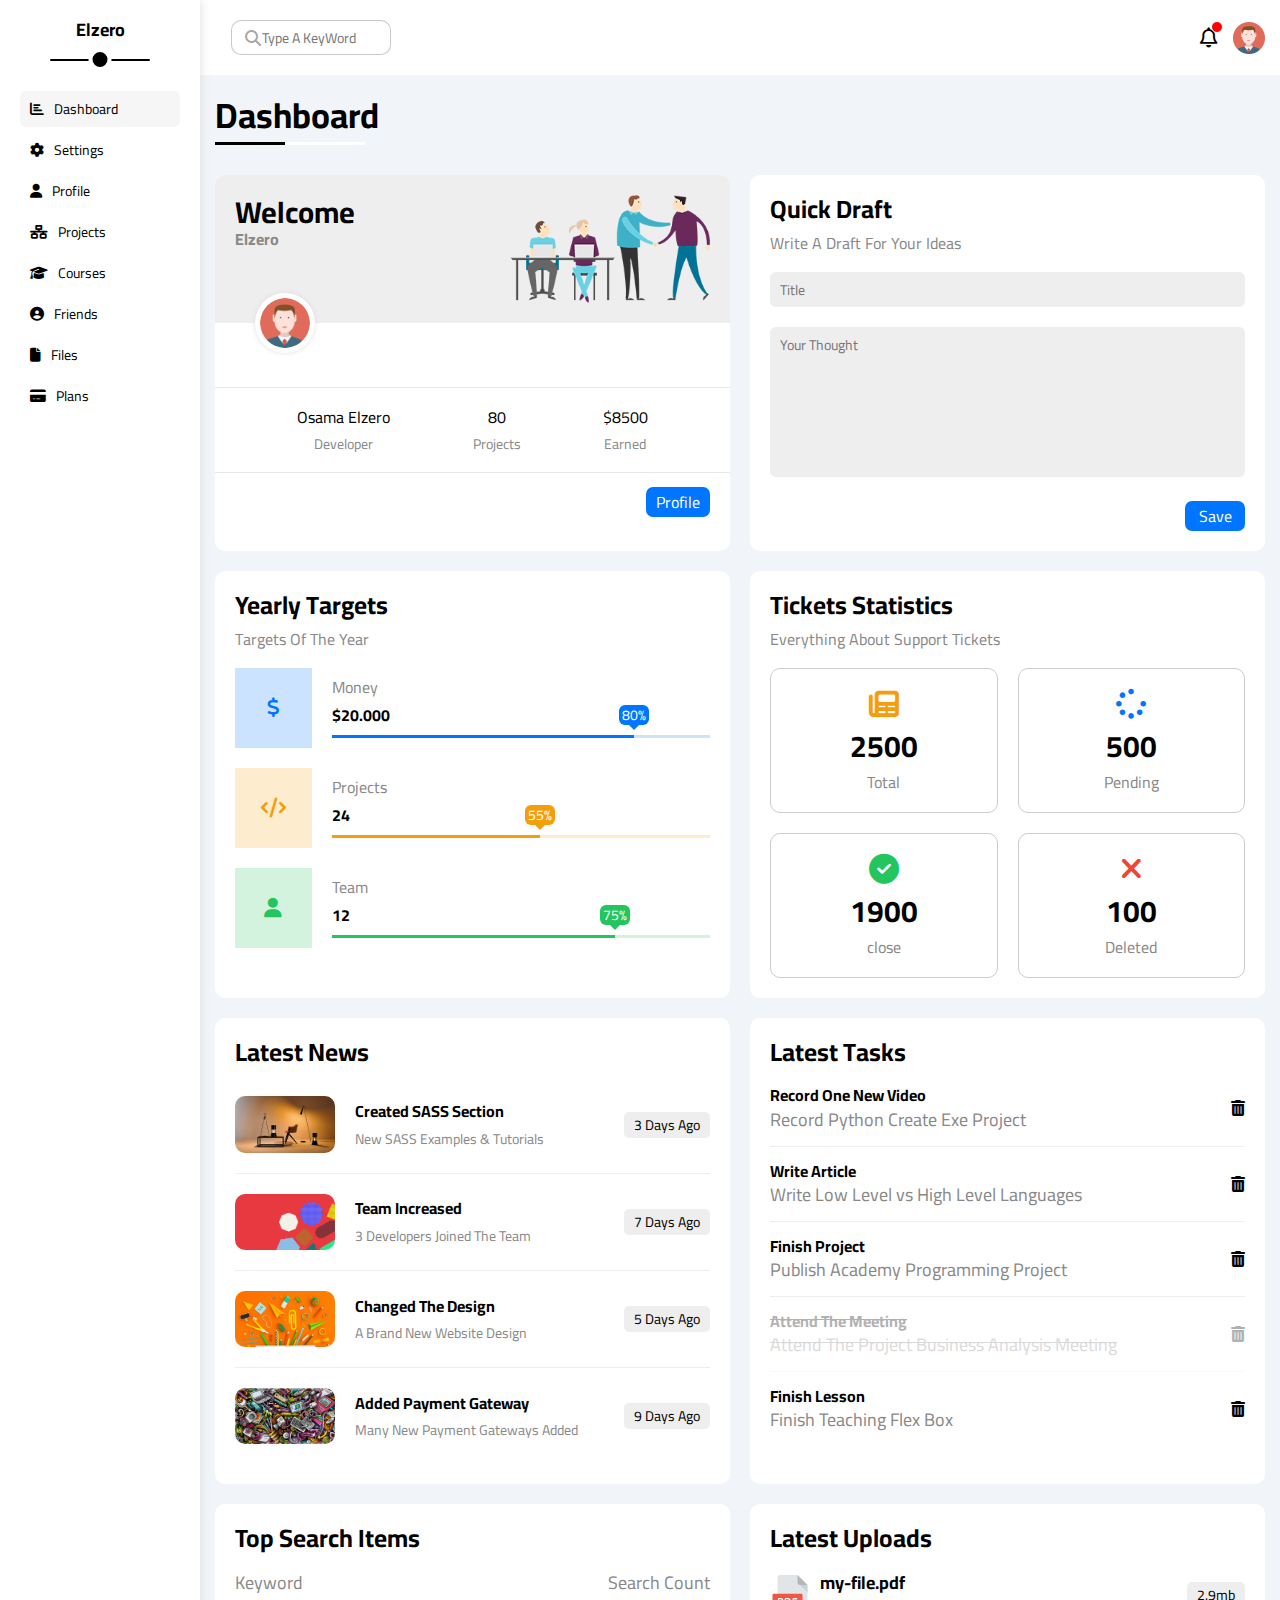
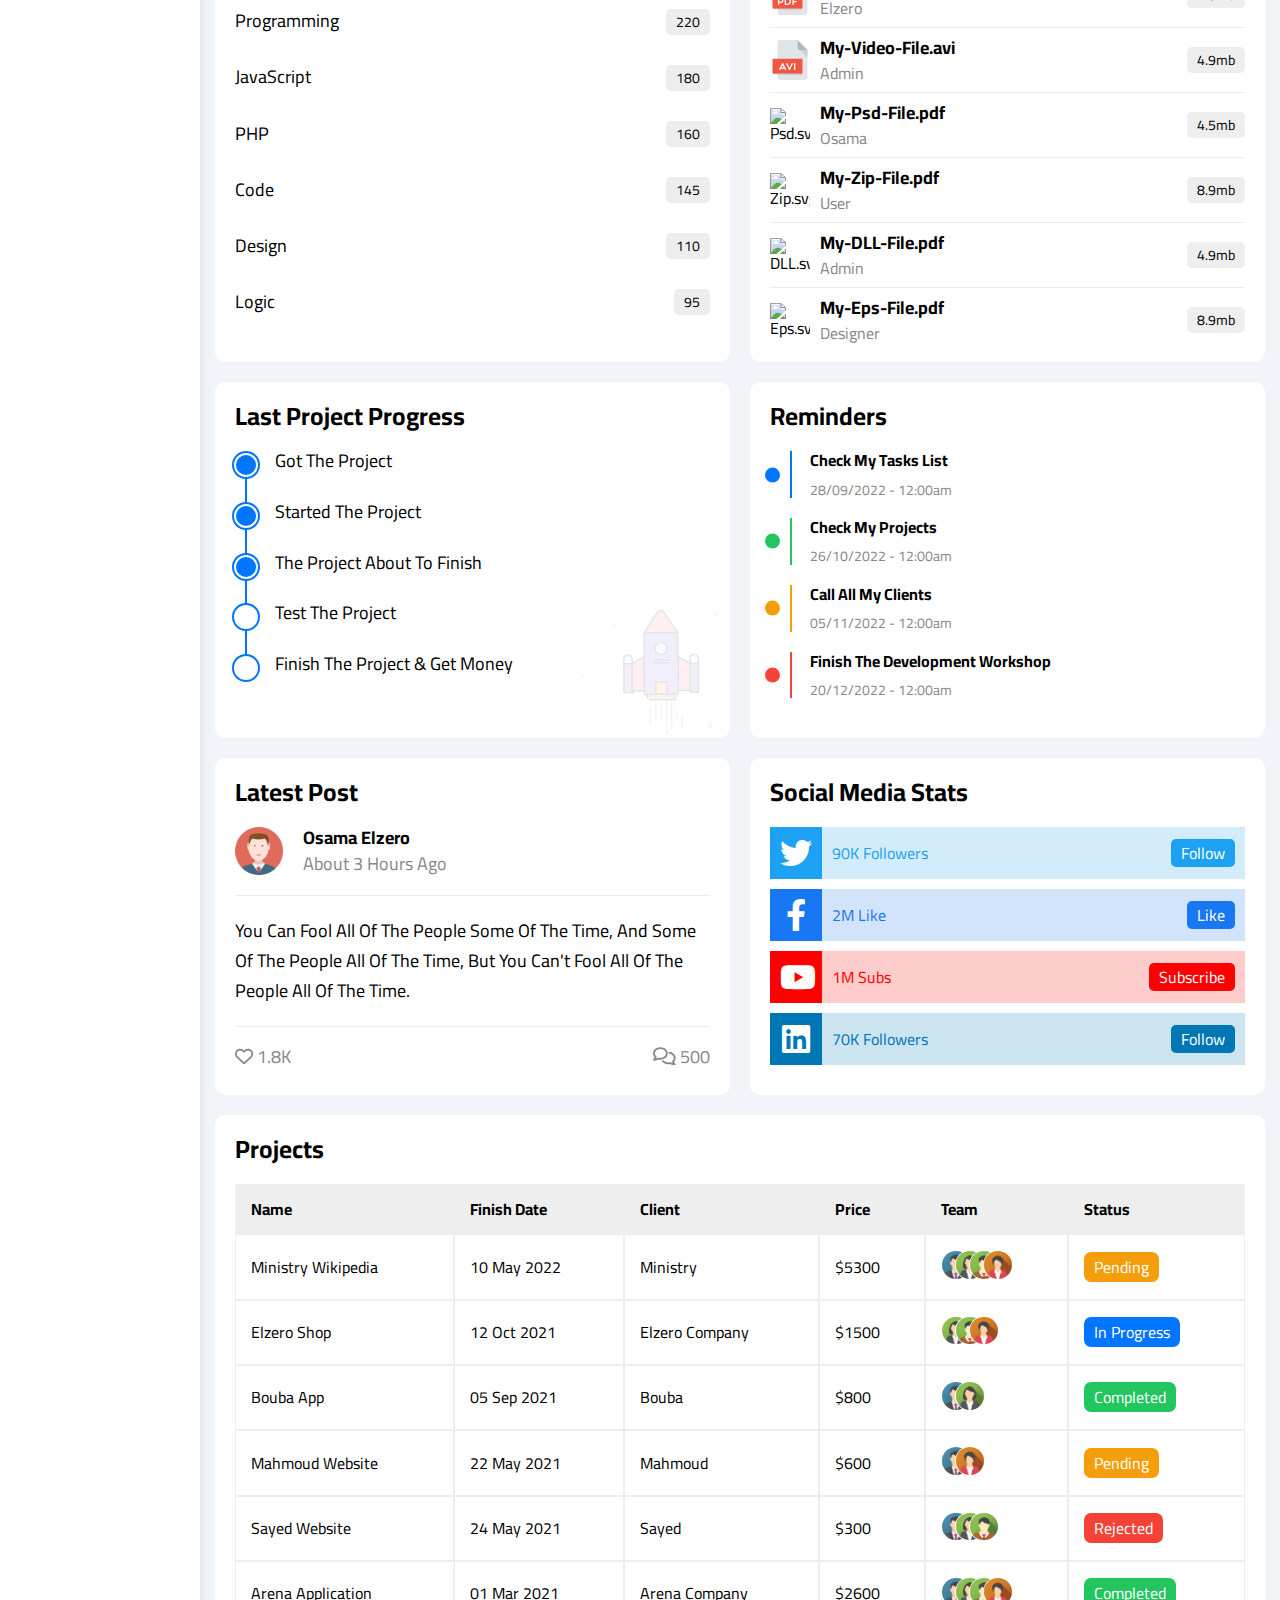
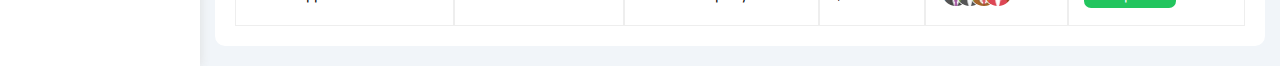
==== index.html @ f3d4c4db "Upload Project Files" ====
<!DOCTYPE html>
<html lang="en">

<head>
	<meta charset="UTF-8">
	<meta http-equiv="X-UA-Compatible" content="IE=edge">
	<meta name="description" content="dashboard">
	<meta name="viewport" content="width=device-width, initial-scale=1.0">
	<link rel="stylesheet" href="css/noramlize.css">
	<link rel="stylesheet" href="css/all.min.css">
	<link rel="stylesheet" href="css/framework.css">
	<link rel="stylesheet" href="css/master.css">
	<link rel="icon" href="imgs/fav-dackboard.png" >
	<title>Dashboard Elzero</title>
</head>

<body>
	<div class="screen d-flex">
		<!-- Start Aside -->
		<aside class="p-20 p-rel">
			<h1 class="m-0 mb-50 ta-c p-rel fs-18">Elzero</h1>
			<ul>
				<li class="p-10 mb-5 rad-6 fs-14 active duration-5"><a href="index.html" class="c-black tt-c"><i class="fa-solid fa-chart-bar"></i><span class="ml-10">dashboard</span></a></li>
				<li class="p-10 mb-5 rad-6 fs-14  duration-5"><a href="settings.html" class="c-black tt-c"><i class="fa-solid fa-gear"></i><span class="ml-10">Settings</span></a></li>
				<li class="p-10 mb-5 rad-6 fs-14  duration-5"><a href="profile.html" class="c-black tt-c"><i class="fa-solid fa-user"></i><span class="ml-10">Profile</span></a></li>
				<li class="p-10 mb-5 rad-6 fs-14  duration-5"><a href="projects.html" class="c-black tt-c"><i class="fa-sharp fa-solid fa-network-wired"></i><span class="ml-10">Projects</span></a></li>
				<li class="p-10 mb-5 rad-6 fs-14 duration-5"><a href="courses.html" class="c-black tt-c"><i class="fa-solid fa-graduation-cap"></i><span class="ml-10">Courses</span></a></li>
				<li class="p-10 mb-5 rad-6 fs-14 duration-5"><a href="friends.html" class="c-black tt-c"><i class="fa-solid fa-circle-user"></i><span class="ml-10">Friends</span></a></li>
				<li class="p-10 mb-5 rad-6 fs-14 duration-5"><a href="files.html" class="c-black tt-c"><i class="fa-solid fa-file"></i><span class="ml-10">Files</span></a></li>
				<li class="p-10 mb-5 rad-6 fs-14 duration-5"><a href="plans.html" class="c-black tt-c"><i class="fa-solid fa-credit-card"></i><span class="ml-10">Plans</span></a></li>
			</ul>
		</aside>
		<!-- End Aside -->

		<div class="content bg-f1">
			<!-- Start Header -->
			<header class="bg-white">
				<div class="container d-flex j-between  p-20">
					<div class="search d-flex ai-center">
						<i class="fa-solid fa-magnifying-glass"></i>
						<input class="rad-10 p-5 duration-5 pl-30 fs-14" type="search" placeholder="Type A KeyWord">
					</div>
					<div class="d-flex ai-center btns p-rel">
						<span class="fs-20 p-rel">
							<i class="fa-regular fa-bell cursor-p"></i>
						</span>
						<img class="ml-15" src="imgs/avatar.png" alt="avatar">
					</div>
				</div>
			</header>
			<!-- Start Header -->

			<div class="container  mb-20">
				<div class="title mb-40">
					<h2 class="fs-35 mt-20  p-rel">Dashboard</h2>
				</div>
				<div class="cards d-grid gap-20 ">

					<div class="welcome bg-white rad-10">
						<div class="head d-flex j-between bg-eee p-20">
							<h3 class="fs-30">
								Welcome
								<span class="c-gray fs-16 d-block">Elzero</span>
							</h3>
							<img class="w-200" src="imgs/welcome.png" alt="welcome">
						</div>
						<img class="w-60 profile p-5 bg-white rad-50" src="imgs/avatar.png" alt="avatar">
						<div class="info d-flex j-evenly pt-20 pb-20">
							<div class="ta-c">
								<span>Osama Elzero</span>
								<span class="c-gray fs-14 d-block mt-10">Developer</span>
							</div>
							<div class="ta-c">
								<span>80</span>
								<span class="c-gray fs-14 d-block mt-10">Projects</span>
							</div>
							<div class="ta-c">
								<span>$8500</span>
								<span class="c-gray fs-14 d-block mt-10">Earned</span>
							</div>

						</div>
						<div class="row ta-r p-20">
							<a href="profile.html" class="btn blue">profile</a>
						</div>
					</div>

					<div class="Quick-Draft bg-white rad-10 p-20">
						<h3 class="fs-25 mb-10">Quick Draft</h3>
						<p class="c-gray mb-20">Write A Draft For Your Ideas</p>
						<form action="" class="ta-r">
							<input class="rad-6 mb-20 bg-eee p-10 fs-14" type="text" placeholder="Title" name="title"> 
							<textarea class="rad-6 bg-eee mb-20 p-10 fs-14" placeholder="Your Thought" name="thought"></textarea>
							<input type="button" class="btn blue cursor-p" value="Save" >
						</form>
					</div>

					<div class="Yearly-Targets bg-white rad-10 p-20">
						<h3 class="fs-25 mb-10">Yearly Targets</h3>
						<p class="c-gray mb-20">Targets Of The Year</p>
						<div class="cards">
							<div class="card one d-flex ai-center mb-20">
								<div class="icon center-flex mr-20">
									<i class="fa-solid fa-dollar-sign fa-lg c-blue"></i>
								</div>
								<div class="info">
									<h4 class="c-gray weight-n mb-10">Money</h4>
									<span class="weight-b ">$20.000</span>
									<div class="prog w-100p mt-10 p-rel">
										<span style="width: 80%;" class="bg-blue p-abs "></span>
										<span class="bg-blue rad-6 c-white center-flex fs-14 p-rel" style="left: 80%;">80%</span>
									</div>
								</div>
							</div>
							<div class="card two d-flex ai-center  mb-20">
								<div class="icon center-flex mr-20">
									<i class="fa-solid fa-code fa-lg c-orange"></i>
								</div>
								<div class="info">
									<h4 class="c-gray weight-n mb-10">Projects</h4>
									<span class="weight-b">24</span>
									<div class="prog w-100p mt-10 p-rel">
										<span style="width: 55%;" class="bg-orange p-abs"></span>
										<span class="bg-orange rad-6 c-white center-flex fs-14 p-rel" style="left: 55%;">55%</span>
									</div>
								</div>
							</div>
							<div class="card three d-flex ai-center">
								<div class="icon  center-flex mr-20">
									<i class="fa-solid fa-user fa-lg c-green"></i>
								</div>
								<div class="info">
									<h4 class="c-gray weight-n mb-10">Team</h4>
									<span class="weight-b">12</span>
									<div class="prog w-100p mt-10 p-rel">
										<span style="width: 75%;" class="bg-green p-abs"></span>
										<span class="bg-green rad-6 c-white center-flex fs-14 p-rel" style="left: 75%;">75%</span>
									</div>
								</div>
							</div>
						</div>
					</div>

					<div class="Tickets-Statistics bg-white rad-10 p-20">
						<h3 class="fs-25 mb-10">Tickets Statistics</h3>
						<p class="c-gray mb-20">Everything About Support Tickets</p>
						<div class="cards small-grid gap-20">
							<div class="card p-20 d-flex fd-column ai-center rad-10">
								<i class="fa-solid fa-newspaper fs-30 c-orange"></i>
								<span class="fs-30 weight-b mt-10 mb-10">2500</span>
								<h4 class="c-gray weight-n">Total</h4>
							</div>
							<div class="card p-20  d-flex fd-column ai-center rad-10">
								<i class="fa-solid fa-spinner fa-2x fs-30 c-blue"></i>
								<span class="fs-30 weight-b mt-10 mb-10">500</span>
								<h4 class="c-gray weight-n">Pending</h4>
							</div>
							<div class="card p-20  d-flex fd-column ai-center rad-10">
								<i class="fa-solid fa-circle-check fs-30 c-green"></i>
								<span class="fs-30 weight-b mt-10 mb-10">1900</span>
								<h4 class="c-gray weight-n">close</h4>
							</div>
							<div class="card p-20  d-flex fd-column ai-center rad-10">
								<i class="fa-sharp fa-solid fa-xmark fs-30 c-red"></i>
								<span class="fs-30 weight-b mt-10 mb-10">100</span>
								<h4 class="c-gray weight-n">Deleted</h4>
							</div>
						</div>
					</div>
					
					<div class="Latest-News bg-white rad-10 p-20">
						<h3 class="fs-25 mb-10">Latest News</h3>
						<div class="cards">
							<div class="card d-flex j-between ai-center pb-20 pt-20">
								<div class="info d-flex ai-center w-100p">
									<img src="imgs/news-01.png" class="mr-20 rad-10" alt="news-01">
									<div class="text">
										<h4>Created SASS Section</h4>
										<p class="fs-14 c-gray wspace-nowrap mt-10">New SASS Examples & Tutorials</p>
									</div>
								</div>
								<div class="time bg-eee btn2 fs-14">3 Days Ago</div>
							</div>
							<div class="card d-flex j-between ai-center pb-20 pt-20">
								<div class="info d-flex ai-center w-100p">
									<img src="imgs/news-03.png" class="mr-20 rad-10" alt="news-03">
									<div class="text">
										<h4>Team Increased</h4>
										<p class="fs-14 c-gray wspace-nowrap mt-10">3 Developers Joined The Team</p>
									</div>
								</div>
								<div class="time bg-eee btn2 fs-14 fs-14">7 Days Ago</div>
							</div>
							<div class="card d-flex j-between ai-center pb-20 pt-20">
								<div class="info d-flex ai-center w-100p">
									<img src="imgs/news-02.png" class="mr-20 rad-10" alt="news-02">
									<div class="text">
										<h4>Changed The Design</h4>
										<p class="fs-14 c-gray wspace-nowrap mt-10">A Brand New Website Design</p>
									</div>
								</div>
								<div class="time bg-eee btn2 fs-14">5 Days Ago</div>
							</div>
							<div class="card d-flex j-between ai-center pb-20 pt-20">
								<div class="info d-flex ai-center w-100p">
									<img src="imgs/news-04.png" class="mr-20 rad-10" alt="news-04">
									<div class="text">
										<h4>Added Payment Gateway</h4>
										<p class="fs-14 c-gray wspace-nowrap mt-10">Many New Payment Gateways Added</p>
									</div>
								</div>
								<div class="time bg-eee btn2 fs-14">9 Days Ago</div>
							</div>
						</div>
					</div>

					<div class="Latest-Tasks  bg-white rad-10 p-20">
						<h3 class="fs-25 mb-20">Latest Tasks</h3>
						<div class="cards">
							<div class="card d-flex j-between ai-center  pb-15">
								<div class="info">
									<h4 class=" mb-5">Record One New Video</h4>
									<p class="c-gray fs-18">Record Python Create Exe Project</p>
								</div>
								<i class="fa-solid fa-trash-can delete cursor-p duration-5"></i>
							</div>
							<div class="card d-flex j-between ai-center pt-15 pb-15">
								<div class="info">
									<h4 class=" mb-5">Write Article</h4>
									<p class="c-gray fs-18">Write Low Level vs High Level Languages</p>
								</div>
								<i class="fa-solid fa-trash-can delete cursor-p duration-5"></i>
							</div>
							<div class="card d-flex j-between ai-center pt-15 pb-15">
								<div class="info">
									<h4 class=" mb-5">Finish Project</h4>
									<p class="c-gray fs-18">Publish Academy Programming Project</p>
								</div>
								<i class="fa-solid fa-trash-can delete cursor-p duration-5"></i>
							</div>
							<div class="card d-flex j-between ai-center pt-15 pb-15 opacity-3">
								<div class="info">
									<h4 class=" mb-5 textDeco-lineThrough">Attend The Meeting</h4>
									<p class="c-gray fs-18 textDeco-lineThrough">Attend The Project Business Analysis Meeting</p>
								</div>
								<i class="fa-solid fa-trash-can delete cursor-p duration-5"></i>
							</div>
							<div class="card d-flex j-between ai-center pt-15 ">
								<div class="info">
									<h4 class=" mb-5">Finish Lesson</h4>
									<p class="c-gray fs-18">Finish Teaching Flex Box</p>
								</div>
								<i class="fa-solid fa-trash-can delete cursor-p duration-5"></i>
							</div>
						</div>
					</div>

					<div class="Top-Search bg-white rad-10 p-20 ">
						<h3 class="fs-25 mb-20">Top Search Items</h3>
						<div class="cards">
							<div class="card d-flex ai-center j-between">
								<span class="c-gray fs-18">Keyword</span>
								<span class="c-gray fs-18">Search Count</span>
							</div>
							<div class="card  d-flex ai-center j-between pt-15 pb-15">
								<span class="fs-18">Programming</span>
								<span class="btn2 bg-eee fs-14">220</span>
							</div>
							<div class="card  d-flex ai-center j-between pt-15 pb-15">
								<span class="fs-18">JavaScript</span>
								<span class="btn2 bg-eee fs-14">180</span>
							</div>
							<div class="card  d-flex ai-center j-between pt-15 pb-15">
								<span class="fs-18">PHP</span>
								<span class="btn2 bg-eee fs-14">160</span>
							</div>
							<div class="card  d-flex ai-center j-between pt-15 pb-15">
								<span class="fs-18">Code</span>
								<span class="btn2 bg-eee fs-14">145</span>
							</div>
							<div class="card  d-flex ai-center j-between pt-15 pb-15">
								<span class="fs-18">Design</span>
								<span class="btn2 bg-eee fs-14">110</span>
							</div>
							<div class="card  d-flex ai-center j-between pt-15 pb-15">
								<span class="fs-18">Logic</span>
								<span class="btn2 bg-eee fs-14">95</span>
							</div>
						</div>
					</div>

					<div class="Latest-Uploads bg-white rad-10 p-20">
						<h3 class="fs-25 mb-20">Latest Uploads</h3>
						<div class="cards">
							<div class="card d-flex j-between ai-center pb-10 mb-10">
								<div class="info d-flex ai-center w-100p">
									<img src="imgs/pdf.svg" class="mr-10 w-40" alt="pdf.svg">
									<div class="text">
										<h4 class="fs-18">my-file.pdf</h4>
										<p class=" c-gray wspace-nowrap mt-5">Elzero</p>
									</div>
								</div>
								<div class="time bg-eee btn2 fs-14">2.9mb</div>
							</div>
							<div class="card d-flex j-between ai-center pb-10 mb-10">
								<div class="info d-flex ai-center w-100p">
									<img src="imgs/avi.svg" class="mr-10 w-40" alt="avi.svg">
									<div class="text">
										<h4 class="fs-18">My-Video-File.avi</h4>
										<p class=" c-gray wspace-nowrap mt-5">Admin</p>
									</div>
								</div>
								<div class="time bg-eee btn2 fs-14">4.9mb</div>
							</div>
							<div class="card d-flex j-between ai-center pb-10 mb-10">
								<div class="info d-flex ai-center w-100p">
									<img src="imgs/Psd.svg" class="mr-10 w-40" alt="Psd.svg">
									<div class="text">
										<h4 class="fs-18">My-Psd-File.pdf</h4>
										<p class=" c-gray wspace-nowrap mt-5">Osama</p>
									</div>
								</div>
								<div class="time bg-eee btn2 fs-14">4.5mb</div>
							</div>
							<div class="card d-flex j-between ai-center pb-10 mb-10">
								<div class="info d-flex ai-center w-100p">
									<img src="imgs/Zip.svg" class="mr-10 w-40" alt="Zip.svg">
									<div class="text">
										<h4 class="fs-18">My-Zip-File.pdf</h4>
										<p class=" c-gray wspace-nowrap mt-5">User</p>
									</div>
								</div>
								<div class="time bg-eee btn2 fs-14">8.9mb</div>
							</div>
							<div class="card d-flex j-between ai-center pb-10 mb-10">
								<div class="info d-flex ai-center w-100p">
									<img src="imgs/DLL.svg" class="mr-10 w-40" alt="DLL.svg">
									<div class="text">
										<h4 class="fs-18">My-DLL-File.pdf</h4>
										<p class=" c-gray wspace-nowrap mt-5">Admin</p>
									</div>
								</div>
								<div class="time bg-eee btn2 fs-14">4.9mb</div>
							</div>
							<div class="card d-flex j-between ai-center">
								<div class="info d-flex ai-center w-100p">
									<img src="imgs/Eps.svg" class="mr-10 w-40" alt="Eps.svg">
									<div class="text">
										<h4 class="fs-18">My-Eps-File.pdf</h4>
										<p class=" c-gray wspace-nowrap mt-5">Designer</p>
									</div>
								</div>
								<div class="time bg-eee btn2 fs-14">8.9mb</div>
							</div>
						</div>
					</div>

					<div class="Last-Project bg-white rad-10 p-20 p-rel">
						<h3 class="fs-25 mb-20">Last Project Progress</h3>
						<ul class="fs-18 p-rel ml-40">
							<li class="mb-30 p-rel done">Got The Project</li>
							<li class="mb-30 p-rel done">Started The Project</li>
							<li class="mb-30 p-rel done">The Project About To Finish</li>
							<li class="mb-30 p-rel waiting">Test The Project</li>
							<li class=" mb-30 p-rel ">Finish The Project & Get Money</li>
						</ul>
						<img src="imgs/project.png" alt="project.png">
					</div>

					<div class="Reminders bg-white rad-10 p-20">
						<h3 class="fs-25 mb-20">Reminders</h3>
						<ul class="ml-40">
							<li class="p-rel one mb-20">
								<h4 class="mb-10">Check My Tasks List</h4>
								<span class="c-gray fs-14">28/09/2022 - 12:00am</span>
							</li>
							<li class="p-rel two mb-20">
								<h4 class="mb-10">Check My Projects</h4>
								<span class="c-gray fs-14">26/10/2022 - 12:00am</span>
							</li>
							<li class="p-rel three mb-20">
								<h4 class="mb-10">Call All My Clients</h4>
								<span class="c-gray fs-14">05/11/2022 - 12:00am</span>
							</li>
							<li class="p-rel four mb-20">
								<h4 class="mb-10">Finish The Development Workshop</h4>
								<span class="c-gray fs-14">20/12/2022 - 12:00am</span>
							</li>
						</ul>
					</div>

					<div class="Latest-Post bg-white rad-10 p-20">
						<h3 class="fs-25 mb-20">Latest Post</h3>

						<div class="info">
							<div class="head d-flex ai-center mb-20">
								<img src="imgs/avatar.png" class="w-48 mr-20" alt="avatar.png">
								<div class="text">
									<h4 class="fs-18 mb-5">Osama Elzero</h4>
									<span class="c-gray fs-18">About 3 Hours Ago</span>
								</div>
							</div>
							<p class="pt-20 pb-20 fs-18">
								You Can Fool All Of The People Some Of The Time,
								And Some Of The People All Of The Time,
								But You Can't Fool All Of The People All Of The Time.
							</p>
							<div class="status d-flex ai-center j-between pt-20 fs-18">
								<span class="c-gray"><i class="fa-regular fa-heart"></i> 1.8K</span>
								<span class="c-gray"><i class="fa-regular fa-comments"></i> 500</span>
							</div>
						</div>

					</div>

					<div class="Social-Media bg-white rad-10 p-20">
						<h3 class="fs-25 mb-20">Social Media Stats</h3>
						<div class="cards">
							<div class="card twitter d-flex j-between ai-center mb-10">
								<div class="info d-flex ai-center">
									<i class="fa-brands fa-twitter fa-2x c-white mr-10 p-10 ta-c duration-3"></i>
									<span>90K Followers</span>
								</div>
								<a href="#" class="btn2  c-white mr-10">Follow</a>
							</div>
							<div class="card facebook d-flex j-between ai-center mb-10">
								<div class="info d-flex ai-center">
									<i class="fa-brands fa-facebook-f fa-2x c-white mr-10 p-10 ta-c duration-3"></i>
									<span>2M Like</span>
								</div>
								<a href="#" class="btn2 c-white mr-10">Like</a>
							</div>
							<div class="card youtube d-flex j-between ai-center mb-10">
								<div class="info d-flex ai-center">
									<i class="fa-brands fa-youtube fa-2x c-white mr-10 p-10 ta-c duration-3"></i>
									<span>1M Subs</span>
								</div>
								<a href="#" class="btn2 c-white mr-10">Subscribe</a>
							</div>
							<div class="card linkedin d-flex j-between ai-center mb-10">
								<div class="info d-flex ai-center">
									<i class="fa-brands fa-linkedin fa-2x c-white mr-10 p-10 ta-c duration-3"></i>
									<span>70K Followers</span>
								</div>
								<a href="#" class="btn2 c-white mr-10">Follow</a>
							</div>
						</div>
					</div>
				</div>

				<div class="Projects bg-white rad-10 p-20 mt-20">
					<h3 class="fs-25 mb-20">Projects</h3>
					<table >
						<thead>
							<tr>
								<td>Name</td>
								<td>Finish Date</td>
								<td>Client</td>
								<td>Price</td>
								<td>Team</td>
								<td>Status</td>
							</tr>
						</thead>
						<tbody>
							<tr>
								<td>Ministry Wikipedia</td>
								<td>10 May 2022	</td>
								<td>Ministry</td>
								<td>$5300	</td>
								<td> 
									<img src="imgs/team-01.png" alt="team-01.png">
									<img src="imgs/team-02.png" alt="team-02.png">
									<img src="imgs/team-03.png" alt="team-03.png">
									<img src="imgs/team-04.png" alt="team-04.png">
								</td>
								<td><span class="btn yellow">Pending</span></td>
							</tr>
							<tr>
								<td>Elzero Shop</td>
								<td>12 Oct 2021	</td>
								<td>Elzero Company	</td>
								<td>$1500</td>
								<td> 
									<img src="imgs/team-02.png" alt="team-02.png">
									<img src="imgs/team-03.png" alt="team-03.png">
									<img src="imgs/team-04.png" alt="team-04.png">
								</td>
								<td><span class="btn blue">In Progress</span></td>
							</tr>
							<tr>
								<td>Bouba App	</td>
								<td>05 Sep 2021	</td>
								<td>Bouba</td>
								<td>$800	</td>
								<td> 
									<img src="imgs/team-01.png" alt="team-01.png">
									<img src="imgs/team-02.png" alt="team-02.png">
								</td>
								<td><span class="btn green">Completed</span></td>
							</tr>
							<tr>
								<td>Mahmoud Website	</td>
								<td>22 May 2021	</td>
								<td>Mahmoud</td>
								<td>$600		</td>
								<td> 
									<img src="imgs/team-01.png" alt="team-01.png">
									<img src="imgs/team-04.png" alt="team-04.png">
								</td>
								<td><span class="btn yellow">Pending</span></td>
							</tr>
							<tr>
								<td>Sayed Website	</td>
								<td>24 May 2021	</td>
								<td>Sayed	</td>
								<td>$300	</td>
								<td> 
									<img src="imgs/team-01.png" alt="team-01.png">
									<img src="imgs/team-02.png" alt="team-02.png">
									<img src="imgs/team-03.png" alt="team-03.png">
								</td>
								<td><span class="btn red">Rejected</span></td>
							</tr>
							<tr>
								<td>Arena Application</td>
								<td>01 Mar 2021</td>
								<td>Arena Company</td>
								<td>$2600</td>
								<td> 
									<img src="imgs/team-01.png" alt="team-01.png">
									<img src="imgs/team-02.png" alt="team-02.png">
									<img src="imgs/team-03.png" alt="team-03.png">
									<img src="imgs/team-04.png" alt="team-04.png">
								</td>
								<td><span class="btn green">Completed</span></td>
							</tr>
						</tbody>
					</table>
				</div>

			</div>
		</div>
	</div>
	<script src="js/main.js"></script>
</body>

</html>
---- css/noramlize.css ----
/*! normalize.css v8.0.1 | MIT License | github.com/necolas/normalize.css */

/* Document
   ========================================================================== */

/**
 * 1. Correct the line height in all browsers.
 * 2. Prevent adjustments of font size after orientation changes in iOS.
 */

html {
  line-height: 1.15; /* 1 */
  -webkit-text-size-adjust: 100%; /* 2 */
}

/* Sections
   ========================================================================== */

/**
 * Render the `main` element consistently in IE.
 */

main {
  display: block;
}

/**
 * Correct the font size and margin on `h1` elements within `section` and
 * `article` contexts in Chrome, Firefox, and Safari.
 */

h1 {
  font-size: 2em;
  margin: 0.67em 0;
}

/* Grouping content
   ========================================================================== */

/* Text-level semantics
   ========================================================================== */

/**
 * Remove the gray background on active links in IE 10.
 */

a {
  background-color: transparent;
}

/**
 * Prevent `sub` and `sup` elements from affecting the line height in
 * all browsers.
 */

sub,
sup {
  font-size: 75%;
  line-height: 0;
  position: relative;
  vertical-align: baseline;
}

sub {
  bottom: -0.25em;
}

sup {
  top: -0.5em;
}

/* Embedded content
   ========================================================================== */

/**
 * Remove the border on images inside links in IE 10.
 */

img {
  border-style: none;
}

/* Forms
   ========================================================================== */

/**
 * 1. Change the font styles in all browsers.
 * 2. Remove the margin in Firefox and Safari.
 */

button,
input,
optgroup,
select,
textarea {
  font-family: inherit; /* 1 */
  font-size: 100%; /* 1 */
  line-height: 1.15; /* 1 */
  margin: 0; /* 2 */
}

/**
 * Show the overflow in IE.
 * 1. Show the overflow in Edge.
 */

button,
input {
  /* 1 */
  overflow: visible;
}

/**
 * Remove the inheritance of text transform in Edge, Firefox, and IE.
 * 1. Remove the inheritance of text transform in Firefox.
 */

button,
select {
  /* 1 */
  text-transform: none;
}

/**
 * Correct the inability to style clickable types in iOS and Safari.
 */

button,
[type="button"],
[type="reset"],
[type="submit"] {
  -webkit-appearance: button;
}

/**
 * Remove the inner border and padding in Firefox.
 */

button::-moz-focus-inner,
[type="button"]::-moz-focus-inner,
[type="reset"]::-moz-focus-inner,
[type="submit"]::-moz-focus-inner {
  border-style: none;
  padding: 0;
}

/**
 * Restore the focus styles unset by the previous rule.
 */

button:-moz-focusring,
[type="button"]:-moz-focusring,
[type="reset"]:-moz-focusring,
[type="submit"]:-moz-focusring {
  outline: 1px dotted ButtonText;
}

/**
 * Remove the default vertical scrollbar in IE 10+.
 */

textarea {
  overflow: auto;
}

/**
 * 1. Add the correct box sizing in IE 10.
 * 2. Remove the padding in IE 10.
 */

[type="checkbox"],
[type="radio"] {
  box-sizing: border-box; /* 1 */
  padding: 0; /* 2 */
}

/**
 * Correct the cursor style of increment and decrement buttons in Chrome.
 */

[type="number"]::-webkit-inner-spin-button,
[type="number"]::-webkit-outer-spin-button {
  height: auto;
}

/**
 * 1. Correct the odd appearance in Chrome and Safari.
 * 2. Correct the outline style in Safari.
 */

[type="search"] {
  -webkit-appearance: textfield; /* 1 */
  outline-offset: -2px; /* 2 */
}

/**
 * Remove the inner padding in Chrome and Safari on macOS.
 */

[type="search"]::-webkit-search-decoration {
  -webkit-appearance: none;
}

/**
 * 1. Correct the inability to style clickable types in iOS and Safari.
 * 2. Change font properties to `inherit` in Safari.
 */

::-webkit-file-upload-button {
  -webkit-appearance: button; /* 1 */
  font: inherit; /* 2 */
}

/**
 * Add the correct display in IE 10.
 */

[hidden] {
  display: none;
}
---- css/framework.css ----
/* Width */
.w-40 {
  width: 40px;
}

.w-48 {
  width: 48px;
}

.w-60 {
  width: 60px;
}

.w-64 {
  width: 64px;
}

.w-100 {
  width: 100px;
}

.w-120 {
  width: 120px;
}

.w-200 {
  width: 200px;
}

.w-100p {
  width: 100%;
}
/* Width */

/* Padding & Margin */
.p-5 {
  padding: 5px;
}

.p-10 {
  padding: 10px;
}

.p-20 {
  padding: 20px;
}

.p-40 {
  padding: 40px;
}

.p-50 {
  padding: 50px;
}

.pt-10 {
  padding-top: 10px;
}

.pt-15 {
  padding-top: 15px;
}

.pt-20 {
  padding-top: 20px;
}

.pr-10 {
  padding-right: 10px;
}

.pl-10 {
  padding-left: 10px;
}

.pl-30 {
  padding-left: 30px;
}

.pl-40 {
  padding-left: 40px;
}

.pb-10 {
  padding-bottom: 10px;
}

.pb-15 {
  padding-bottom: 15px;
}

.pb-20 {
  padding-bottom: 20px;
}

.pb-30 {
  padding-bottom: 30px;
}

.m-0 {
  margin: 0;
}

.mt-5 {
  margin-top: 5px;
}

.mt-10 {
  margin-top: 10px;
}

.mt-15 {
  margin-top: 15px;
}

.mt-20 {
  margin-top: 20px;
}

.mt-30 {
  margin-top: 30px;
}

.mt-40 {
  margin-top: 40px;
}

.mt-50 {
  margin-top: 50px;
}

.mr-5 {
  margin-right: 5px;
}

.mr-10 {
  margin-right: 10px;
}

.mr-15 {
  margin-right: 15px;
}

.mr-20 {
  margin-right: 20px;
}

.mb-5 {
  margin-bottom: 5px;
}

.mb-10 {
  margin-bottom: 10px;
}

.mb-15 {
  margin-bottom: 15px;
}

.mb-20 {
  margin-bottom: 20px;
}

.mb-25 {
  margin-bottom: 25px;
}

.mb-30 {
  margin-bottom: 30px;
}

.mb-40 {
  margin-bottom: 40px;
}

.mb-50 {
  margin-bottom: 50px;
}

.ml-10 {
  margin-left: 10px;
}

.ml-15 {
  margin-left: 15px;
}

.ml-40 {
  margin-left: 40px;
}

.ml-20- {
  margin-left: -20px;
}

/* Padding & Margin */

/* Text Colors & background-color */

.c-black {
  color: black;
}

.c-white {
  color: white;
}

.c-gray {
  color: #888;
}

.c-orange {
  color: #f59e0b;
}

.c-blue {
  color: #0075ff;
}

.c-green {
  color: #22c55e;
}

.c-red {
  color: #f44336;
}

.bg-eee {
  background-color: #eee;
}

.bg-white {
  background-color: white;
}

.bg-f1 {
  background-color: #f1f5f9;
}

.bg-f6 {
  background-color: #f6f6f6;
}

.bg-orange {
  background-color: #f59e0b;
}

.bg-blue {
  background-color: #0075ff;
}

.bg-green {
  background-color: #22c55e;
}

.bg-red {
  background-color: #f44336;
}
/* Text Colors & background-color */

/* Display */
.d-block {
  display: block;
}

.d-flex {
  display: flex;
}

.fd-column {
  flex-direction: column;
}

.j-evenly {
  justify-content: space-evenly;
}

.j-between {
  justify-content: space-between;
}

.j-end {
  justify-content: flex-end;
}

.ai-end {
  align-items: flex-end;
}

.j-center {
  justify-content: center;
}

.ai-center {
  align-items: center;
}

.flex-wrap {
  flex-wrap: wrap;
}

.center-flex {
  display: flex;
  align-items: center;
  justify-content: center;
}

/* Global display grid */
.d-grid {
  display: grid;
  grid-template-columns: repeat(auto-fill, minmax(450px, 1fr));
}

@media (max-width: 767px) {
  .d-grid {
    grid-template-columns: minmax(100px, 1fr);
    gap: 10px;
  }
}
/* Global display grid */

/* Small Width For Display grid */
.small-grid {
  display: grid;
  grid-template-columns: repeat(auto-fill, minmax(200px, 1fr));
}
/* Small Width For Display grid */

/* mid Width For Display grid */
.mid-grid {
  display: grid;
  grid-template-columns: repeat(auto-fill, minmax(250px, 1fr));
}
/* mid Width For Display grid */

.gap-20 {
  gap: 20px;
}

.p-rel {
  position: relative;
}

.p-abs {
  position: absolute;
}

.left {
  left: 0;
}

.right {
  right: 0;
}

/* Display */

/* Text  */
.tt-c {
  text-transform: capitalize;
}

.ta-c {
  text-align: center;
}

.ta-r {
  text-align: right;
}

.ta-l {
  text-align: left;
}

.weight-n {
  font-weight: normal;
}

.weight-b {
  font-weight: bold;
}

.wspace-nowrap {
  white-space: nowrap;
}

.textDeco-lineThrough {
  text-decoration: line-through;
}
/* Text  */

/* border-radius */
.rad-6 {
  border-radius: 6px;
}

.rad-10 {
  border-radius: 10px;
}

.rad-15 {
  border-radius: 15px;
}

.rad-30 {
  border-radius: 30px;
}

.rad-50 {
  border-radius: 50%;
}
/* border-radius */

/* opacity */
.opacity-3 {
  opacity: 0.3;
}
/* opacity */

/* cursor */
.cursor-p {
  cursor: pointer;
}
/* cursor */

/* transition duration */
.duration-3 {
  transition: 0.3s;
}

.duration-5 {
  transition: 0.5s;
}

.duration-1 {
  transition: 1s;
}
/* transition duration */

/* Font size*/
.fs-13 {
  font-size: 13px;
}

.fs-14 {
  font-size: 14px;
}

.fs-16 {
  font-size: 16px;
}

.fs-18 {
  font-size: 18px;
}

.fs-20 {
  font-size: 20px;
}

.fs-25 {
  font-size: 25px;
}

.fs-30 {
  font-size: 30px;
}

.fs-35 {
  font-size: 35px;
}

.fs-40 {
  font-size: 40px;
}
/* Font size*/

/* Components */

/* Buttons */

/* Btn1 */
.btn {
  width: 60px !important;
  padding-inline: 10px;
  border-radius: 7px;
  height: 30px;
  color: white;
  outline: none;
  border: none;
  text-transform: capitalize;
  transition: background-color 0.5s;
}

.btn.blue {
  background-color: #0075ff;
}

.btn.blue:hover {
  background-color: #0d69d5;
}

.btn.yellow {
  background-color: #f59e0b;
}

.btn.yellow:hover {
  background-color: #d1880a;
}

.btn.green {
  background-color: #22c55e;
}

.btn.green:hover {
  background-color: #22c55e;
}

.btn.red {
  background-color: #f44336;
}

.btn.red:hover {
  background-color: #f44336;
}
/* Btn1 */

/* Btn2 */
.btn2 {
  width: fit-content;
  padding: 5px 10px;
  border-radius: 5px;
  text-transform: capitalize;
  white-space: nowrap;
}
/* Btn2 */

/* Btn3 */
.btn3 {
  display: inline-block;
  text-transform: capitalize;
  padding: 5px 10px;
  border-radius: 5px;
  margin-right: 5px;
  margin-bottom: 5px;
}
/* Btn3 */

/* Custom Checkbox Like wifi icon */

label .custom-input-checkbox {
  -webkit-appearance: none;
  appearance: none;
}

label .custom-checkbox {
  width: 78px;
  height: 32px;
  background-color: #aaa;
  border-radius: 15px;
  transition: 0.3s;
  position: relative;
  cursor: pointer;
}

label .custom-checkbox::before {
  font-family: "Font Awesome 5 Free";
  font-weight: 900;
  content: "\f00d";
  position: absolute;
  display: flex;
  align-items: center;
  justify-content: center;
  width: 24px;
  height: 24px;
  color: #aaa;
  background-color: white;
  border-radius: 50%;
  top: 4px;
  left: 4px;
  transition: 0.3s;
}

label .custom-input-checkbox:checked + .custom-checkbox {
  background-color: #0075ff;
}

label .custom-input-checkbox:checked + .custom-checkbox::before {
  content: "\f00c";
  transform: rotate(360deg);
  left: 50px;
  color: #0075ff;
}
/* Custom Checkbox Like wifi icon */

/* Custom checkbox Pop up and rotated */
.pup-checkbox {
  -webkit-appearance: none;
  appearance: none;
}

.pup-checkbox + label {
  margin-left: 30px;
  cursor: pointer;
}

.pup-checkbox + label::before {
  content: "";
  position: absolute;
  width: 15px;
  height: 15px;
  border: 2px solid #aaa;
  border-radius: 3px;
  top: 50%;
  transform: translate(-35px, -50%);
  transition: 0.3s;
}

.pup-checkbox + label:hover::before {
  border-color: #0075ff;
}

.pup-checkbox:checked + label::before {
  border: 2px solid #0075ff;
}

.pup-checkbox + label::after {
  font-family: "Font Awesome 5 Free";
  font-weight: 900;
  content: "\f00c";
  display: flex;
  align-items: center;
  justify-content: center;
  position: absolute;
  width: 16px;
  height: 16px;
  font-size: 14px;
  background-color: #0075ff;
  left: 0;
  top: 50%;
  transform: translate(0px, -50%) scale(0);
  transition: 0.3s;
  color: white;
}

.pup-checkbox:checked + label::after {
  transform: translate(0px, -50%) scale(1) rotate(360deg);
}
/* Custom checkbox Pop up and rotated */

/* Custom radio Pop up and rotated */

.pup-radio {
  -webkit-appearance: none;
  appearance: none;
}

.pup-radio + label {
  margin-left: 30px;
  cursor: pointer;
}

.pup-radio + label::before {
  content: "";
  position: absolute;
  width: 20px;
  height: 20px;
  border: 2px solid #aaa;
  border-radius: 50%;
  top: 50%;
  transform: translate(-35px, -50%);
  transition: 0.3s;
}

.pup-radio:checked + label::before {
  border: 2px solid #0075ff;
}

.pup-radio + label::after {
  content: "";
  position: absolute;
  width: 15px;
  height: 15px;
  background-color: #0075ff;
  left: 0%;
  top: 50%;
  border-radius: 50%;
  transform: translate(-30.5px, -50%) scale(0);
  transition: 0.3s;
  color: white;
}

.pup-radio:checked + label::after {
  transform: translate(-30.5px, -50%) scale(1);
}
/* Custom radio Pop up and rotated */

/* Buttons */
/* Components */
---- css/master.css ----
@import url("https://fonts.googleapis.com/css2?family=Cairo:wght@500;700&display=swap");

/* Start Global Css */

* {
  margin: 0;
  padding: 0;
  -webkit-box-sizing: border-box;
  box-sizing: border-box;
  font-family: "Cairo", sans-serif;
}

*:focus {
  outline: none;
}

/* width */
::-webkit-scrollbar {
  width: 15px;
}

/* Handle */
::-webkit-scrollbar-thumb {
  background: #0075ff;
}

/* Handle on hover */
::-webkit-scrollbar-thumb:hover {
  background: #0362ce;
}

html {
  scroll-behavior: smooth;
}

ul {
  list-style: none;
}

a {
  text-decoration: none;
}

.container {
  padding-inline: 15px;
  margin-inline: auto;
}

@media (max-width: 480px) {
  .container {
    height: 100%;
  }
}

/* Start Aside */
aside {
  width: 200px;
  box-shadow: 0 0 10px #ddd;
  min-height: 100vh;
  z-index: 99;
}

aside h1::before {
  content: "";
  position: absolute;
  bottom: -20px;
  width: 100px;
  height: 2px;
  background-color: black;
  left: 50%;
  transform: translateX(-50%);
  border-radius: 6px;
}

aside h1::after {
  content: "";
  position: absolute;
  bottom: -30px;
  width: 15px;
  height: 15px;
  background-color: black;
  left: 50%;
  border-radius: 50%;
  border: 4px solid white;
  transform: translateX(-50%);
}

aside ul li {
  cursor: pointer;
}

aside ul li.active {
  background-color: #f6f6f6;
}

aside ul li:hover {
  background-color: #f6f6f6;
}

aside ul li a {
  display: block;
  width: 100%;
  height: 100%;
}

aside ul li a i {
  transition: margin 0.3s;
}

aside ul li a:hover i {
  margin-right: 5px;
}

@media (max-width: 767px) {
  aside {
    width: 58px;
    padding: 10px !important;
  }

  aside h1 {
    font-size: 14px !important;
    margin-bottom: 20px !important;
  }

  aside h1::before,
  aside h1::after {
    display: none;
  }

  aside ul li {
    width: fit-content;
  }

  aside ul li span {
    display: none;
  }
}

/* For Small Phons */
@media (max-width: 480px) {
  aside {
    position: fixed !important;
    background-color: white;
    width: 100%;
    bottom: 0;
    min-height: 50px !important;
  }

  aside h1 {
    font-size: 20px !important;
    margin-bottom: 10px !important;
  }

  aside ul {
    display: flex;
    justify-content: center;
    flex-wrap: wrap;
  }
}

/* End Aside */

/* Start content */
.content {
  width: calc(100% - 200px);
}

@media (max-width: 767px) {
  .content {
    width: calc(100% - 58px);
  }
}

/* For Small Phons */
@media (max-width: 480px) {
  .content {
    width: 100%;
  }
}
/* End content */

/* Start header */
.content .search i {
  transform: translateX(30px);
  color: rgba(0, 0, 0, 0.37);
}

.content .search input {
  border: 1px solid rgba(0, 0, 0, 0.212);
  width: 160px;
  height: 35px;
}

.content .search input:focus {
  width: 200px;
}

.content header img {
  width: 32px;
}

.content header .btns > span::before {
  content: "";
  position: absolute;
  width: 10px;
  height: 10px;
  border-radius: 50%;
  border: 1px solid white;
  top: -5px;
  right: -5px;
  background-color: red;
}

.content .container .title h2::before {
  content: "";
  position: absolute;
  left: 0;
  bottom: -10px;
  width: 150px;
  height: 3px;
  background-color: white;
}

.content .container .title h2::after {
  content: "";
  position: absolute;
  left: 0;
  bottom: -10px;
  width: 70px;
  height: 3px;
  background-color: black;
}
/* End header */

/* End Global Css */

/* Start Dashboard */

/* Start Welcome Card */
.welcome .head {
  border-radius: 10px 10px 0 0;
}

.welcome img.profile {
  transform: translate(40px, -30px);
  box-shadow: 0 0 5px #ddd;
}

.welcome .info {
  border-top: 1px solid rgba(0, 0, 0, 0.089);
  border-bottom: 1px solid rgba(0, 0, 0, 0.089);
}

@media (max-width: 767px) {
  .welcome .head img {
    display: none;
  }

  .welcome img.profile {
    transform: translate(210px, -30px);
  }

  .welcome .info {
    display: flex;
    flex-direction: column;
  }

  .welcome .info div:not(:last-of-type) {
    margin-bottom: 30px;
  }
}
/* End Welcome Card */

/* Start Quick-Draft */
.Quick-Draft form input,
form textarea {
  width: 100%;
  outline: none;
  border: none;
}

.Quick-Draft form input:first-of-type {
  height: 35px;
}

.Quick-Draft form textarea {
  height: 150px;
  resize: none;
}
/* End Quick-Draft */

/* Start Yearly-Targets*/
.Yearly-Targets .cards .card .icon {
  width: 80px;
  height: 80px;
  margin-right: 20px;
}

.Yearly-Targets .cards .card .info {
  width: calc(100% - 80px);
}

.Yearly-Targets .cards .card .info .prog {
  height: 3px;
}

.Yearly-Targets .cards .card .info .prog span:first-of-type {
  height: 100%;
}

.Yearly-Targets .cards .card .info .prog span:last-of-type {
  top: -30px;
  width: 30px;
  height: 20px;
  transform: translateX(-50%);
}

.Yearly-Targets .cards .card .info .prog span:last-of-type::after {
  content: "";
  position: absolute;
  bottom: -10px;
  left: 50%;
  transform: translateX(-50%);
  border: 5px solid;
  border-color: transparent;
}

/* Card One */
.Yearly-Targets .cards .card.one .icon {
  background-color: rgb(0 117 255 / 20%);
}

.Yearly-Targets .cards .card.one .info .prog {
  background-color: rgb(0 117 255 / 20%);
}

.Yearly-Targets .cards .card.one .info .prog span:last-of-type::after {
  border-top-color: #0075ff;
}
/* Card One */

/* Card Two */
.Yearly-Targets .cards .card.two .icon {
  background-color: rgb(245 158 11 / 20%);
}

.Yearly-Targets .cards .card.two .info .prog {
  background-color: rgb(245 158 11 / 20%);
}

.Yearly-Targets .cards .card.two .info .prog span:last-of-type::after {
  border-top-color: #f59e0b;
}
/* Card Two */

/* Card three */
.Yearly-Targets .cards .card.three .icon {
  background-color: rgb(34 197 94 / 20%);
}

.Yearly-Targets .cards .card.three .info .prog {
  background-color: rgb(34 197 94 / 20%);
}

.Yearly-Targets .cards .card.three .info .prog span:last-of-type::after {
  border-top-color: #22c55e;
}

/* Card three */

/* End Yearly-Targets*/

/* Start Tickets-Statistics */
.Tickets-Statistics .cards .card {
  border: 1px solid #ccc;
}
/* End Tickets-Statistics */

/* Start Latest-News */
.Latest-News .cards .card:not(:last-of-type) {
  border-bottom: 1px solid #eee;
}

.Latest-News .cards .card .info img {
  width: 100px;
}

@media (max-width: 767px) {
  .Latest-News h3 {
    text-align: center;
  }
  .Latest-News .cards .card {
    flex-direction: column;
  }

  .Latest-News .cards .card .info {
    flex-direction: column;
    text-align: center;
  }

  .Latest-News .cards .card .info img {
    margin-right: 0;
  }

  .Latest-News .cards .card .info .text {
    margin-top: 20px;
    margin-bottom: 20px;
  }
}
/* End Latest-News */

/* Start Latest-Tasks */
.Latest-Tasks .cards .card:not(:last-of-type) {
  border-bottom: 1px solid #eee;
}

.Latest-Tasks .cards .card i:hover {
  color: #f44336;
}
/* End Latest-Tasks */

/* Start Latest Uploads */
.Latest-Uploads .cards .card:not(:last-of-type) {
  border-bottom: 1px solid #eee;
}

@media (max-width: 767px) {
  .Latest-Uploads h3 {
    text-align: center;
  }
  .Latest-Uploads .cards .card {
    flex-direction: column;
  }

  .Latest-Uploads .cards .card .info {
    flex-direction: column;
    text-align: center;
  }

  .Latest-Uploads .cards .card .info img {
    margin-right: 0;
  }

  .Latest-Uploads .cards .card .info .text {
    margin-top: 20px;
    margin-bottom: 20px;
  }
}
/* End Latest Uploads */

/* Start Last-Project  */
.Last-Project ul::before {
  content: "";
  position: absolute;
  left: -30px;
  width: 2px;
  height: 100%;
  background-color: #0075ff;
}

.Last-Project ul li::before {
  content: "";
  position: absolute;
  left: -20px;
  top: -10px;
  width: 20px;
  height: 20px;
  border-radius: 50%;
  border: 2px solid white;
  outline: 2px solid #0075ff;
  background-color: white;
  transform: translate(-21px, 50%);
}

.Last-Project ul li.done::before {
  background-color: #0075ff;
}

.Last-Project ul li.waiting::before {
  animation: wait 2s infinite ease-in-out alternate;
}

@keyframes wait {
  0%,
  100% {
    background-color: #0075ff;
  }

  50% {
    background-color: white;
  }
}

.Last-Project img {
  position: absolute;
  bottom: 0;
  right: 0;
  opacity: 0.1;
  width: 150px;
}

@media (max-width: 767px) {
  .Last-Project img {
    display: none;
  }
}
/* End Last-Project  */

/* Start Reminders */
.Reminders ul li::before {
  content: "";
  position: absolute;
  left: -20px;
  top: 0;
  height: 100%;
  width: 2px;
}

.Reminders ul li::after {
  content: "";
  position: absolute;
  left: -45px;
  top: 50%;
  transform: translateY(-50%);
  height: 15px;
  width: 15px;
  border-radius: 50%;
}

.Reminders ul li.one::before {
  background-color: #0075ff;
}

.Reminders ul li.one::after {
  background-color: #0075ff;
}

.Reminders ul li.two::before {
  background-color: #22c55e;
}

.Reminders ul li.two::after {
  background-color: #22c55e;
}

.Reminders ul li.three::before {
  background-color: #f59e0b;
}

.Reminders ul li.three::after {
  background-color: #f59e0b;
}

.Reminders ul li.four::before {
  background-color: #f44336;
}

.Reminders ul li.four::after {
  background-color: #f44336;
}
/* End Reminders */

/* Start Latest-Post */
.Latest-Post p {
  line-height: 30px;
  border-top: 1px solid #eee;
  border-bottom: 1px solid #eee;
}

@media (max-width: 767px) {
  .Latest-Post p {
    text-align: center;
  }
}
/* End Latest-Post */

/* Start Social-Media */

.Social-Media .cards .card .info i {
  width: 52px;
}

.Social-Media .cards .card .info i:hover {
  transform: rotate(10deg);
}

.Social-Media .cards .twitter {
  background-color: rgb(29 161 242 / 20%);
}

.Social-Media .cards .twitter a {
  background-color: #1da1f2;
}

.Social-Media .cards .twitter .info i {
  background-color: #1da1f2;
}

.Social-Media .cards .twitter .info span {
  color: #1da1f2;
}

.Social-Media .cards .facebook {
  background-color: rgb(24 119 242 / 20%);
}

.Social-Media .cards .facebook a {
  background-color: #1877f2;
}

.Social-Media .cards .facebook .info i {
  background-color: #1877f2;
}

.Social-Media .cards .facebook .info span {
  color: #1877f2;
}

.Social-Media .cards .youtube {
  background-color: rgb(255 0 0 / 20%);
}

.Social-Media .cards .youtube a {
  background-color: #ff0000;
}

.Social-Media .cards .youtube .info i {
  background-color: #ff0000;
}

.Social-Media .cards .youtube .info span {
  color: #ff0000;
}

.Social-Media .cards .linkedin {
  background-color: rgb(0 119 181 / 20%);
}

.Social-Media .cards .linkedin a {
  background-color: #0077b5;
}

.Social-Media .cards .linkedin .info i {
  background-color: #0077b5;
}

.Social-Media .cards .linkedin .info span {
  color: #0077b5;
}

/* End Social-Media */

/* Start Projects */
.Projects {
  overflow-x: scroll;
}

.Projects table {
  min-width: 1000px;
  width: 100%;
  border-spacing: 0;
}

.Projects table thead td {
  background-color: #eee;
  font-weight: bold;
}

.Projects table tr td {
  position: relative;
  padding: 15px;
  border: 1px solid #eee;
}

.Projects table tr td img {
  width: 30px;
  border-radius: 50%;
  border: 1px solid white;
}

.Projects table tr td img:not(:first-of-type) {
  margin-left: -20px;
}
/* End Projects */
/* Start Dashboard */

/* Start Courses Page */
.content .container .courses .img img:last-of-type {
  width: 60px;
  left: 20px;
  top: 20px;
  border: 2px solid white;
}

.content .container .courses .course p {
  line-height: 25px;
  border-bottom: 1px solid #eee;
}

.content .container .courses .course span.btn2 {
  margin: auto;
}
/* End Courses Page */

/* Start Friends page */

.content .container .Friends .friend .contact i:hover {
  background-color: #0075ff;
  color: white;
}

.content .container .Friends .info img:hover {
  transform: rotate(45deg);
}

.content .container .Friends .friend .status {
  border-top: 1px solid #eee;
  border-bottom: 1px solid #eee;
}

@media (max-width: 767px) {
  .content .container .Friends .friend .activity {
    flex-direction: column;
  }

  .content .container .Friends .friend .activity .btns {
    margin-top: 20px;
  }
}
/* End Friends page */

/* Start settings Page */
.Site-Control textarea {
  resize: none;
  height: 150px;
  border: 1px solid #ccc;
}

.General-Info .row input {
  border: 1px solid #ccc;
}

.Security-Info .card:not(:last-of-type) {
  border-bottom: 1px solid #eee;
}

.Social-Info .row {
  border: 1px solid #ccc;
}

.Social-Info .row i {
  border-right: 1px solid #ccc;
  width: 40px;
  height: 40px;
}

.Social-Info .row input {
  border: none;
}

.Social-Info .row:focus-within i {
  color: black;
}

.Backup-Manager ul {
  border-bottom: 1px solid #eee;
}

.Backup-Manager .type .box {
  border: 1px solid #eee;
  height: 100px;
  width: calc(100% / 3);
}

.Backup-Manager .type .box label {
  height: 100%;
}

.Backup-Manager .type .box-radio {
  -webkit-appearance: none;
  appearance: none;
}

.Backup-Manager .type .box-radio:checked + .box {
  border: 2px solid #0075ff !important;
  color: #0075ff;
}

@media (max-width: 767px) {
  .Backup-Manager .type {
    flex-direction: column;
  }

  .Backup-Manager .type .box {
    width: 100%;
  }
}
/* End settings Page */

/* Start Profile Page */
.cards .info-box .left {
  height: 500px;
  width: 300px;
  border-right: 1px solid #eee;
}

.cards .info-box .left .prog {
  width: 130px;
  height: 6px;
}

.cards .info-box .left .prog::before {
  border-radius: 6px;
  content: "";
  position: absolute;
  width: 60%;
  height: 100%;
  background-color: #0075ff;
}

.cards .info-box .right .box:not(:last-of-type) {
  border-bottom: 1px solid #eee;
}

@media (max-width: 991px) {
  .cards .info-box {
    flex-direction: column;
  }

  .cards .info-box .left {
    border: none;
    width: fit-content;
    height: fit-content;
  }

  .cards .info-box .right .box {
    flex-direction: column;
    text-align: center;
  }
}

.cards .other-data .skills {
  width: 35%;
}

.cards .other-data .skills .skill:not(:last-of-type) {
  border-bottom: 1px solid #eee;
}

.cards .other-data .activities {
  width: 65%;
}

.cards .other-data .activities .boxs .box:not(:last-of-type) {
  border-bottom: 1px solid #eee;
}

@media (max-width: 767px) {
  .cards .other-data {
    flex-direction: column;
  }

  .cards .other-data .skills {
    width: 100%;
  }

  .cards .other-data .skills .skill {
    text-align: center;
  }

  .cards .other-data .activities {
    width: 100%;
  }

  .cards .other-data .activities .boxs .box {
    flex-direction: column;
    text-align: center;
  }

  .cards .other-data .activities .boxs .box .info {
    flex-direction: column;
  }

  .cards .other-data .activities .boxs .box img {
    margin-right: 0;
    margin-bottom: 15px;
  }

  .cards .other-data .activities .boxs .box .time {
    align-items: center;
    margin-left: 0;
    margin-top: 20px;
  }
}
/* End Profile Page */

/* Start projects page */
.projects .project .date {
  position: absolute;
  top: 20px;
  right: 20px;
}

.projects .project .team {
  border-bottom: 1px solid #eee;
}

.projects .project .team img {
  border: 1px solid white;
}

.projects .project .team img:hover {
  z-index: 2;
}

.projects .project .skill {
  border-bottom: 1px solid #eee;
}

.projects .project .prog {
  width: 250px;
  height: 7px;
  border-radius: 6px;
  margin-right: 5px;
}

.projects .project .prog span {
  border-radius: 6px;
  position: absolute;
  height: 100%;
}

@media (max-width: 430px) {
  .projects .project .price {
    justify-content: center;
  }
}
/* Start projects page */

/* Start files page */
.flow .files {
  width: calc(100% - 260px);
}

.flow .files .file .date {
  border-top: 1px solid #eee;
}

.flow .files .file:hover img {
  transform: rotate(10deg);
}

.flow .files-statistics {
  min-width: 260px;
  height: fit-content;
}

.flow .files-statistics .stat {
  border: 1px solid #eee;
}

.flow .files-statistics .stat i {
  width: 40px;
  height: 40px;
}

.flow .files-statistics .stat i.blue {
  background-color: rgb(0 117 255 / 20%);
}

.flow .files-statistics .stat i.green {
  background-color: rgb(34 197 94 / 20%);
}

.flow .files-statistics .stat i.red {
  background-color: rgb(244 67 54 / 20%);
}

.flow .files-statistics .stat i.orange {
  background-color: rgb(245 158 11 / 20%);
}

.flow .files-statistics a {
  width: fit-content;
  padding: 10px 15px;
  margin: 15px auto 0;
}

.flow .files-statistics a:hover {
  background-color: #0a68d4;
}

.flow .files-statistics a:hover i {
  animation: arrow-top 0.5s infinite linear;
}

@keyframes arrow-top {
  0%,
  100% {
    transform: translateY(0px);
  }

  50% {
    transform: translateY(-5px);
  }
}

@media (max-width: 767px) {
  .flow {
    flex-direction: column-reverse;
  }

  .flow .files {
    width: 100%;
  }
}
/* End files page */

/* Start Plans Page */
.plans .plan .title {
  border: 3px solid white;
}

.plans .plan .title.bg-green {
  outline: 3px solid #22c55e;
}

.plans .plan .title.bg-blue {
  outline: 3px solid #0075ff;
}

.plans .plan .title.bg-orange {
  outline: 3px solid #f59e0b;
}

.plans .plan ul li {
  border-bottom: 1px solid #eee;
}

@media (max-width: 480px) {
  .plans .plan ul li {
    font-size: 14px;
  }
}
/* End Plans Page */
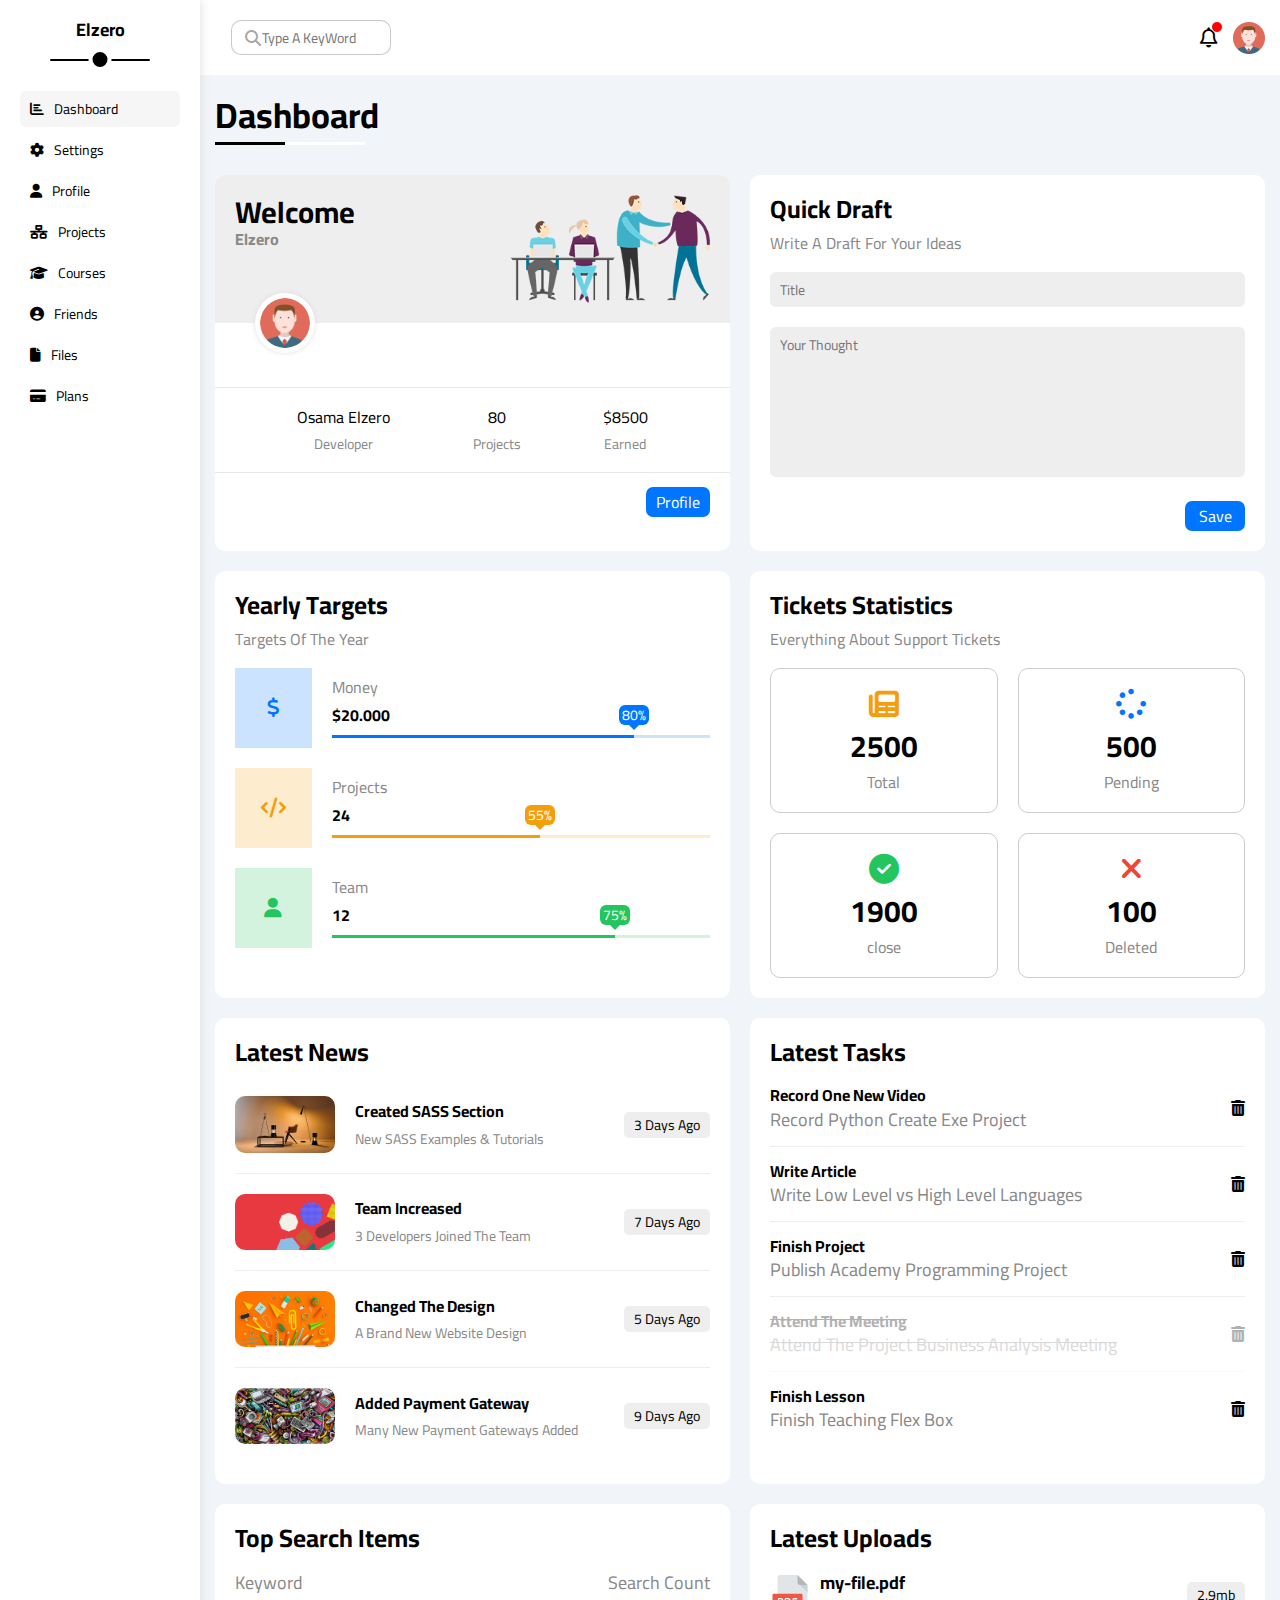
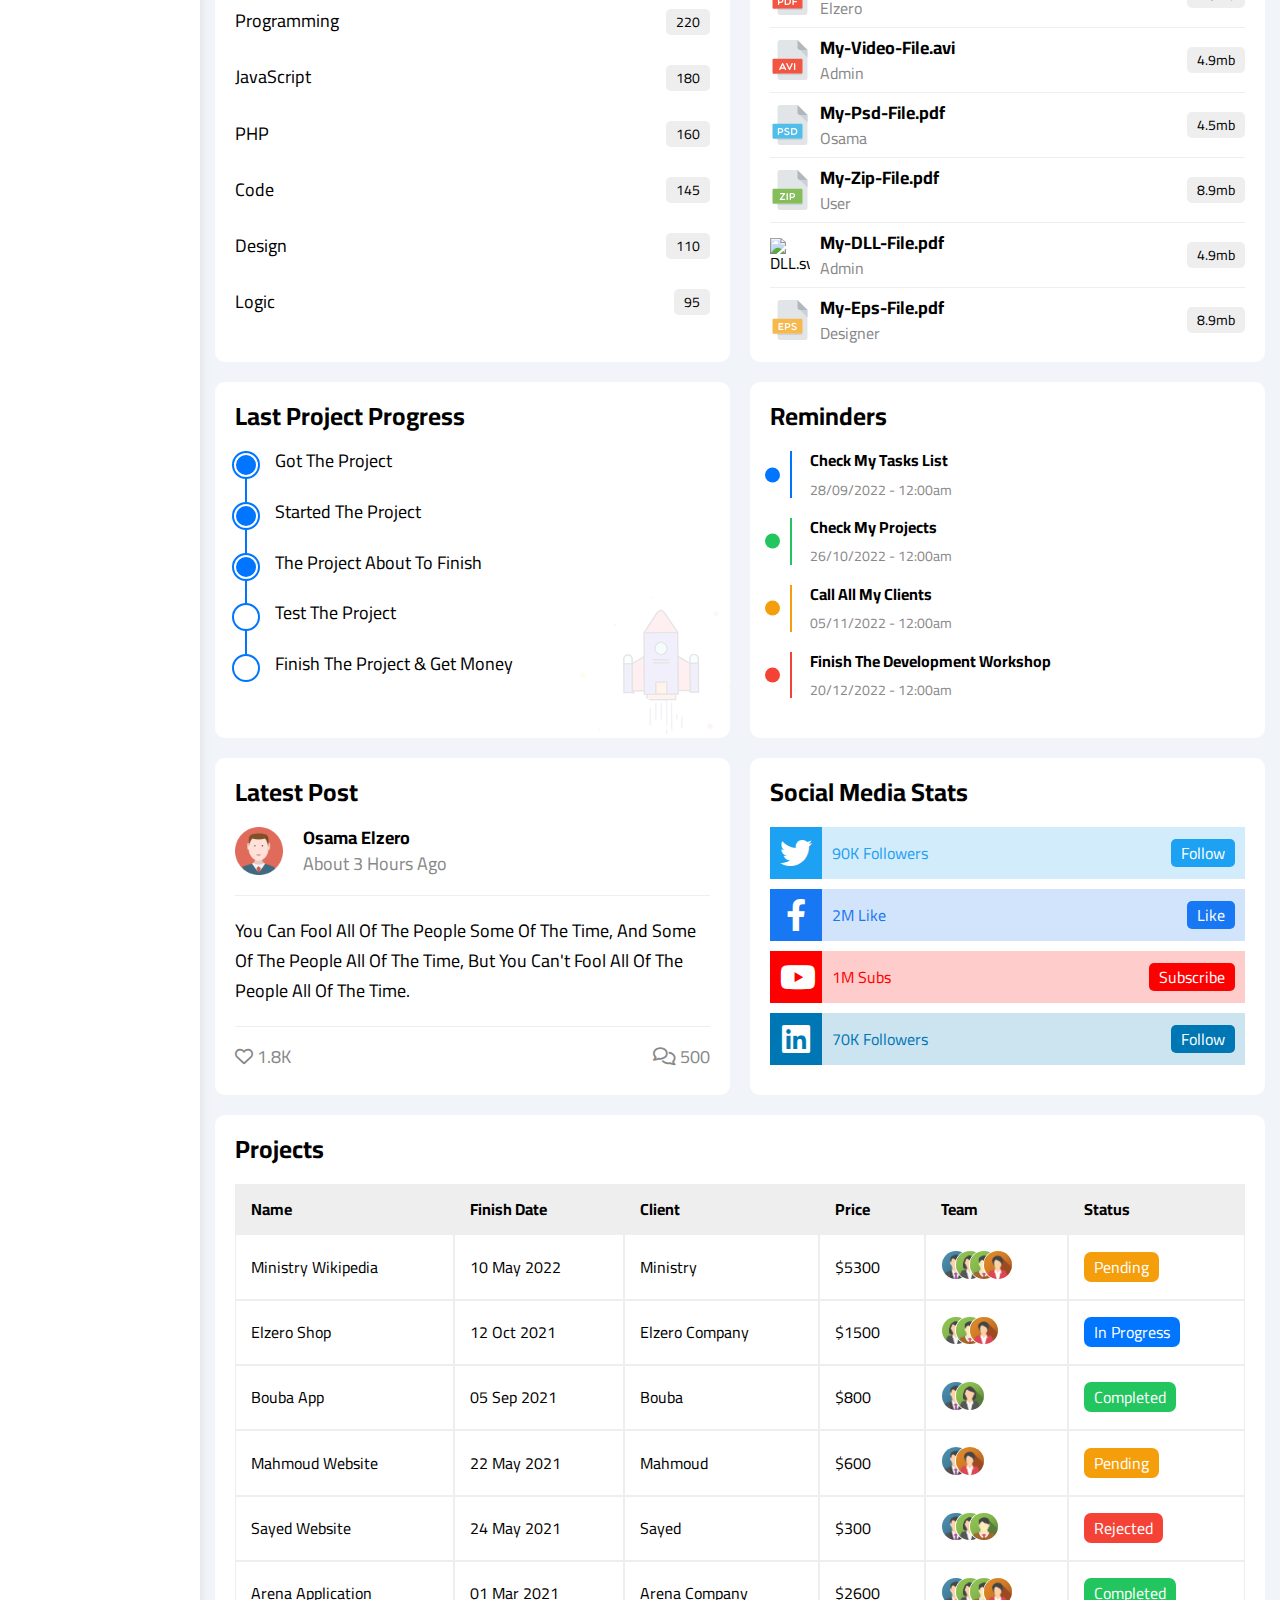
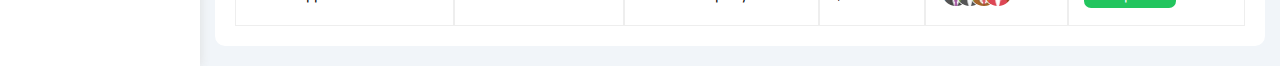
==== commit 3bb5a780: "Fix Imgs in Index file" ====
--- a/index.html
+++ b/index.html
@@ -10,7 +10,7 @@
 	<link rel="stylesheet" href="css/all.min.css">
 	<link rel="stylesheet" href="css/framework.css">
 	<link rel="stylesheet" href="css/master.css">
-	<link rel="icon" href="imgs/fav-dackboard.png" >
+	<link rel="icon" href="imgs/fav-dackboard.png">
 	<title>Dashboard Elzero</title>
 </head>
 
@@ -20,14 +20,22 @@
 		<aside class="p-20 p-rel">
 			<h1 class="m-0 mb-50 ta-c p-rel fs-18">Elzero</h1>
 			<ul>
-				<li class="p-10 mb-5 rad-6 fs-14 active duration-5"><a href="index.html" class="c-black tt-c"><i class="fa-solid fa-chart-bar"></i><span class="ml-10">dashboard</span></a></li>
-				<li class="p-10 mb-5 rad-6 fs-14  duration-5"><a href="settings.html" class="c-black tt-c"><i class="fa-solid fa-gear"></i><span class="ml-10">Settings</span></a></li>
-				<li class="p-10 mb-5 rad-6 fs-14  duration-5"><a href="profile.html" class="c-black tt-c"><i class="fa-solid fa-user"></i><span class="ml-10">Profile</span></a></li>
-				<li class="p-10 mb-5 rad-6 fs-14  duration-5"><a href="projects.html" class="c-black tt-c"><i class="fa-sharp fa-solid fa-network-wired"></i><span class="ml-10">Projects</span></a></li>
-				<li class="p-10 mb-5 rad-6 fs-14 duration-5"><a href="courses.html" class="c-black tt-c"><i class="fa-solid fa-graduation-cap"></i><span class="ml-10">Courses</span></a></li>
-				<li class="p-10 mb-5 rad-6 fs-14 duration-5"><a href="friends.html" class="c-black tt-c"><i class="fa-solid fa-circle-user"></i><span class="ml-10">Friends</span></a></li>
-				<li class="p-10 mb-5 rad-6 fs-14 duration-5"><a href="files.html" class="c-black tt-c"><i class="fa-solid fa-file"></i><span class="ml-10">Files</span></a></li>
-				<li class="p-10 mb-5 rad-6 fs-14 duration-5"><a href="plans.html" class="c-black tt-c"><i class="fa-solid fa-credit-card"></i><span class="ml-10">Plans</span></a></li>
+				<li class="p-10 mb-5 rad-6 fs-14 active duration-5"><a href="index.html" class="c-black tt-c"><i
+							class="fa-solid fa-chart-bar"></i><span class="ml-10">dashboard</span></a></li>
+				<li class="p-10 mb-5 rad-6 fs-14  duration-5"><a href="settings.html" class="c-black tt-c"><i
+							class="fa-solid fa-gear"></i><span class="ml-10">Settings</span></a></li>
+				<li class="p-10 mb-5 rad-6 fs-14  duration-5"><a href="profile.html" class="c-black tt-c"><i
+							class="fa-solid fa-user"></i><span class="ml-10">Profile</span></a></li>
+				<li class="p-10 mb-5 rad-6 fs-14  duration-5"><a href="projects.html" class="c-black tt-c"><i
+							class="fa-sharp fa-solid fa-network-wired"></i><span class="ml-10">Projects</span></a></li>
+				<li class="p-10 mb-5 rad-6 fs-14 duration-5"><a href="courses.html" class="c-black tt-c"><i
+							class="fa-solid fa-graduation-cap"></i><span class="ml-10">Courses</span></a></li>
+				<li class="p-10 mb-5 rad-6 fs-14 duration-5"><a href="friends.html" class="c-black tt-c"><i
+							class="fa-solid fa-circle-user"></i><span class="ml-10">Friends</span></a></li>
+				<li class="p-10 mb-5 rad-6 fs-14 duration-5"><a href="files.html" class="c-black tt-c"><i
+							class="fa-solid fa-file"></i><span class="ml-10">Files</span></a></li>
+				<li class="p-10 mb-5 rad-6 fs-14 duration-5"><a href="plans.html" class="c-black tt-c"><i
+							class="fa-solid fa-credit-card"></i><span class="ml-10">Plans</span></a></li>
 			</ul>
 		</aside>
 		<!-- End Aside -->
@@ -89,9 +97,9 @@
 						<h3 class="fs-25 mb-10">Quick Draft</h3>
 						<p class="c-gray mb-20">Write A Draft For Your Ideas</p>
 						<form action="" class="ta-r">
-							<input class="rad-6 mb-20 bg-eee p-10 fs-14" type="text" placeholder="Title" name="title"> 
+							<input class="rad-6 mb-20 bg-eee p-10 fs-14" type="text" placeholder="Title" name="title">
 							<textarea class="rad-6 bg-eee mb-20 p-10 fs-14" placeholder="Your Thought" name="thought"></textarea>
-							<input type="button" class="btn blue cursor-p" value="Save" >
+							<input type="button" class="btn blue cursor-p" value="Save">
 						</form>
 					</div>
 
@@ -167,7 +175,7 @@
 							</div>
 						</div>
 					</div>
-					
+
 					<div class="Latest-News bg-white rad-10 p-20">
 						<h3 class="fs-25 mb-10">Latest News</h3>
 						<div class="cards">
@@ -314,7 +322,7 @@
 							</div>
 							<div class="card d-flex j-between ai-center pb-10 mb-10">
 								<div class="info d-flex ai-center w-100p">
-									<img src="imgs/Psd.svg" class="mr-10 w-40" alt="Psd.svg">
+									<img src="imgs/psd.svg" class="mr-10 w-40" alt="Psd.svg">
 									<div class="text">
 										<h4 class="fs-18">My-Psd-File.pdf</h4>
 										<p class=" c-gray wspace-nowrap mt-5">Osama</p>
@@ -324,7 +332,7 @@
 							</div>
 							<div class="card d-flex j-between ai-center pb-10 mb-10">
 								<div class="info d-flex ai-center w-100p">
-									<img src="imgs/Zip.svg" class="mr-10 w-40" alt="Zip.svg">
+									<img src="imgs/zip.svg" class="mr-10 w-40" alt="Zip.svg">
 									<div class="text">
 										<h4 class="fs-18">My-Zip-File.pdf</h4>
 										<p class=" c-gray wspace-nowrap mt-5">User</p>
@@ -334,7 +342,7 @@
 							</div>
 							<div class="card d-flex j-between ai-center pb-10 mb-10">
 								<div class="info d-flex ai-center w-100p">
-									<img src="imgs/DLL.svg" class="mr-10 w-40" alt="DLL.svg">
+									<img src="imgs/dLL.svg" class="mr-10 w-40" alt="DLL.svg">
 									<div class="text">
 										<h4 class="fs-18">My-DLL-File.pdf</h4>
 										<p class=" c-gray wspace-nowrap mt-5">Admin</p>
@@ -344,7 +352,7 @@
 							</div>
 							<div class="card d-flex j-between ai-center">
 								<div class="info d-flex ai-center w-100p">
-									<img src="imgs/Eps.svg" class="mr-10 w-40" alt="Eps.svg">
+									<img src="imgs/eps.svg" class="mr-10 w-40" alt="Eps.svg">
 									<div class="text">
 										<h4 class="fs-18">My-Eps-File.pdf</h4>
 										<p class=" c-gray wspace-nowrap mt-5">Designer</p>
@@ -450,7 +458,7 @@
 
 				<div class="Projects bg-white rad-10 p-20 mt-20">
 					<h3 class="fs-25 mb-20">Projects</h3>
-					<table >
+					<table>
 						<thead>
 							<tr>
 								<td>Name</td>
@@ -464,10 +472,10 @@
 						<tbody>
 							<tr>
 								<td>Ministry Wikipedia</td>
-								<td>10 May 2022	</td>
+								<td>10 May 2022 </td>
 								<td>Ministry</td>
-								<td>$5300	</td>
-								<td> 
+								<td>$5300 </td>
+								<td>
 									<img src="imgs/team-01.png" alt="team-01.png">
 									<img src="imgs/team-02.png" alt="team-02.png">
 									<img src="imgs/team-03.png" alt="team-03.png">
@@ -477,10 +485,10 @@
 							</tr>
 							<tr>
 								<td>Elzero Shop</td>
-								<td>12 Oct 2021	</td>
-								<td>Elzero Company	</td>
+								<td>12 Oct 2021 </td>
+								<td>Elzero Company </td>
 								<td>$1500</td>
-								<td> 
+								<td>
 									<img src="imgs/team-02.png" alt="team-02.png">
 									<img src="imgs/team-03.png" alt="team-03.png">
 									<img src="imgs/team-04.png" alt="team-04.png">
@@ -488,33 +496,33 @@
 								<td><span class="btn blue">In Progress</span></td>
 							</tr>
 							<tr>
-								<td>Bouba App	</td>
-								<td>05 Sep 2021	</td>
+								<td>Bouba App </td>
+								<td>05 Sep 2021 </td>
 								<td>Bouba</td>
-								<td>$800	</td>
-								<td> 
+								<td>$800 </td>
+								<td>
 									<img src="imgs/team-01.png" alt="team-01.png">
 									<img src="imgs/team-02.png" alt="team-02.png">
 								</td>
 								<td><span class="btn green">Completed</span></td>
 							</tr>
 							<tr>
-								<td>Mahmoud Website	</td>
-								<td>22 May 2021	</td>
+								<td>Mahmoud Website </td>
+								<td>22 May 2021 </td>
 								<td>Mahmoud</td>
-								<td>$600		</td>
-								<td> 
+								<td>$600 </td>
+								<td>
 									<img src="imgs/team-01.png" alt="team-01.png">
 									<img src="imgs/team-04.png" alt="team-04.png">
 								</td>
 								<td><span class="btn yellow">Pending</span></td>
 							</tr>
 							<tr>
-								<td>Sayed Website	</td>
-								<td>24 May 2021	</td>
-								<td>Sayed	</td>
-								<td>$300	</td>
-								<td> 
+								<td>Sayed Website </td>
+								<td>24 May 2021 </td>
+								<td>Sayed </td>
+								<td>$300 </td>
+								<td>
 									<img src="imgs/team-01.png" alt="team-01.png">
 									<img src="imgs/team-02.png" alt="team-02.png">
 									<img src="imgs/team-03.png" alt="team-03.png">
@@ -526,7 +534,7 @@
 								<td>01 Mar 2021</td>
 								<td>Arena Company</td>
 								<td>$2600</td>
-								<td> 
+								<td>
 									<img src="imgs/team-01.png" alt="team-01.png">
 									<img src="imgs/team-02.png" alt="team-02.png">
 									<img src="imgs/team-03.png" alt="team-03.png">
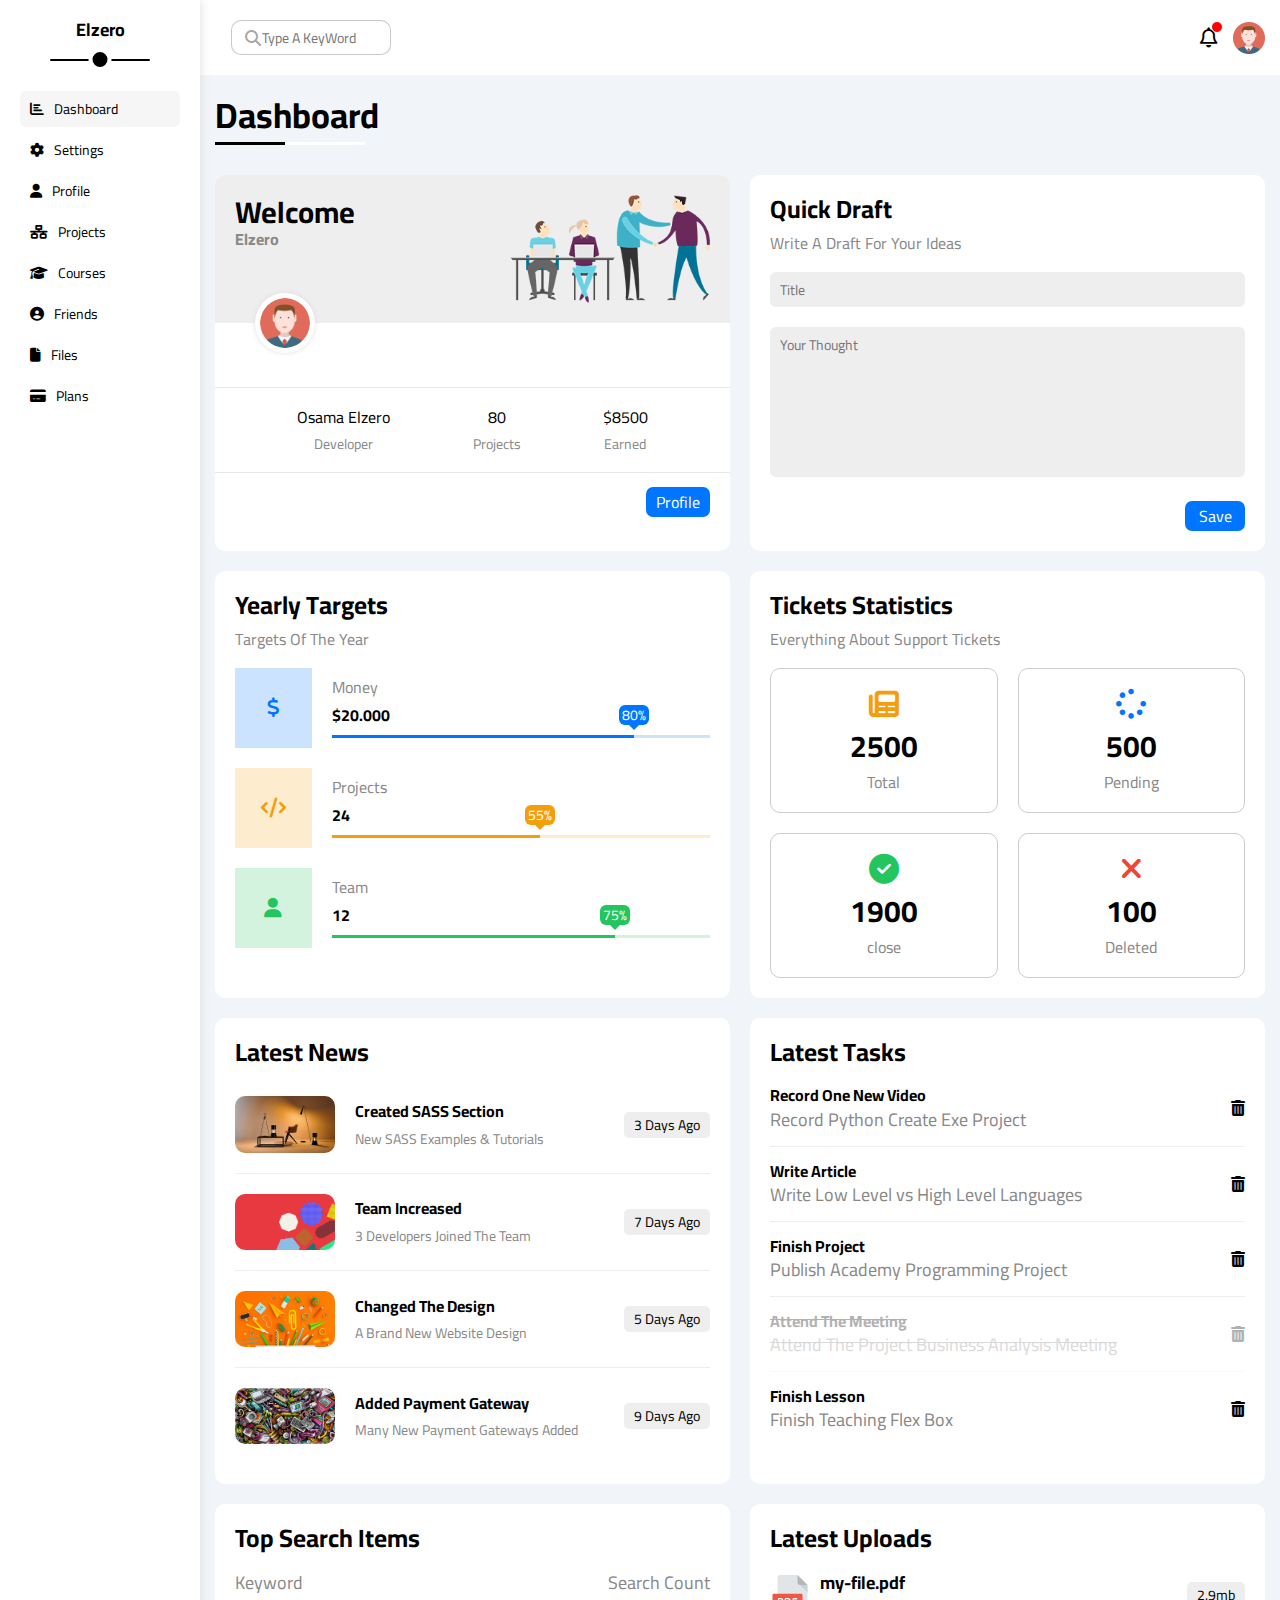
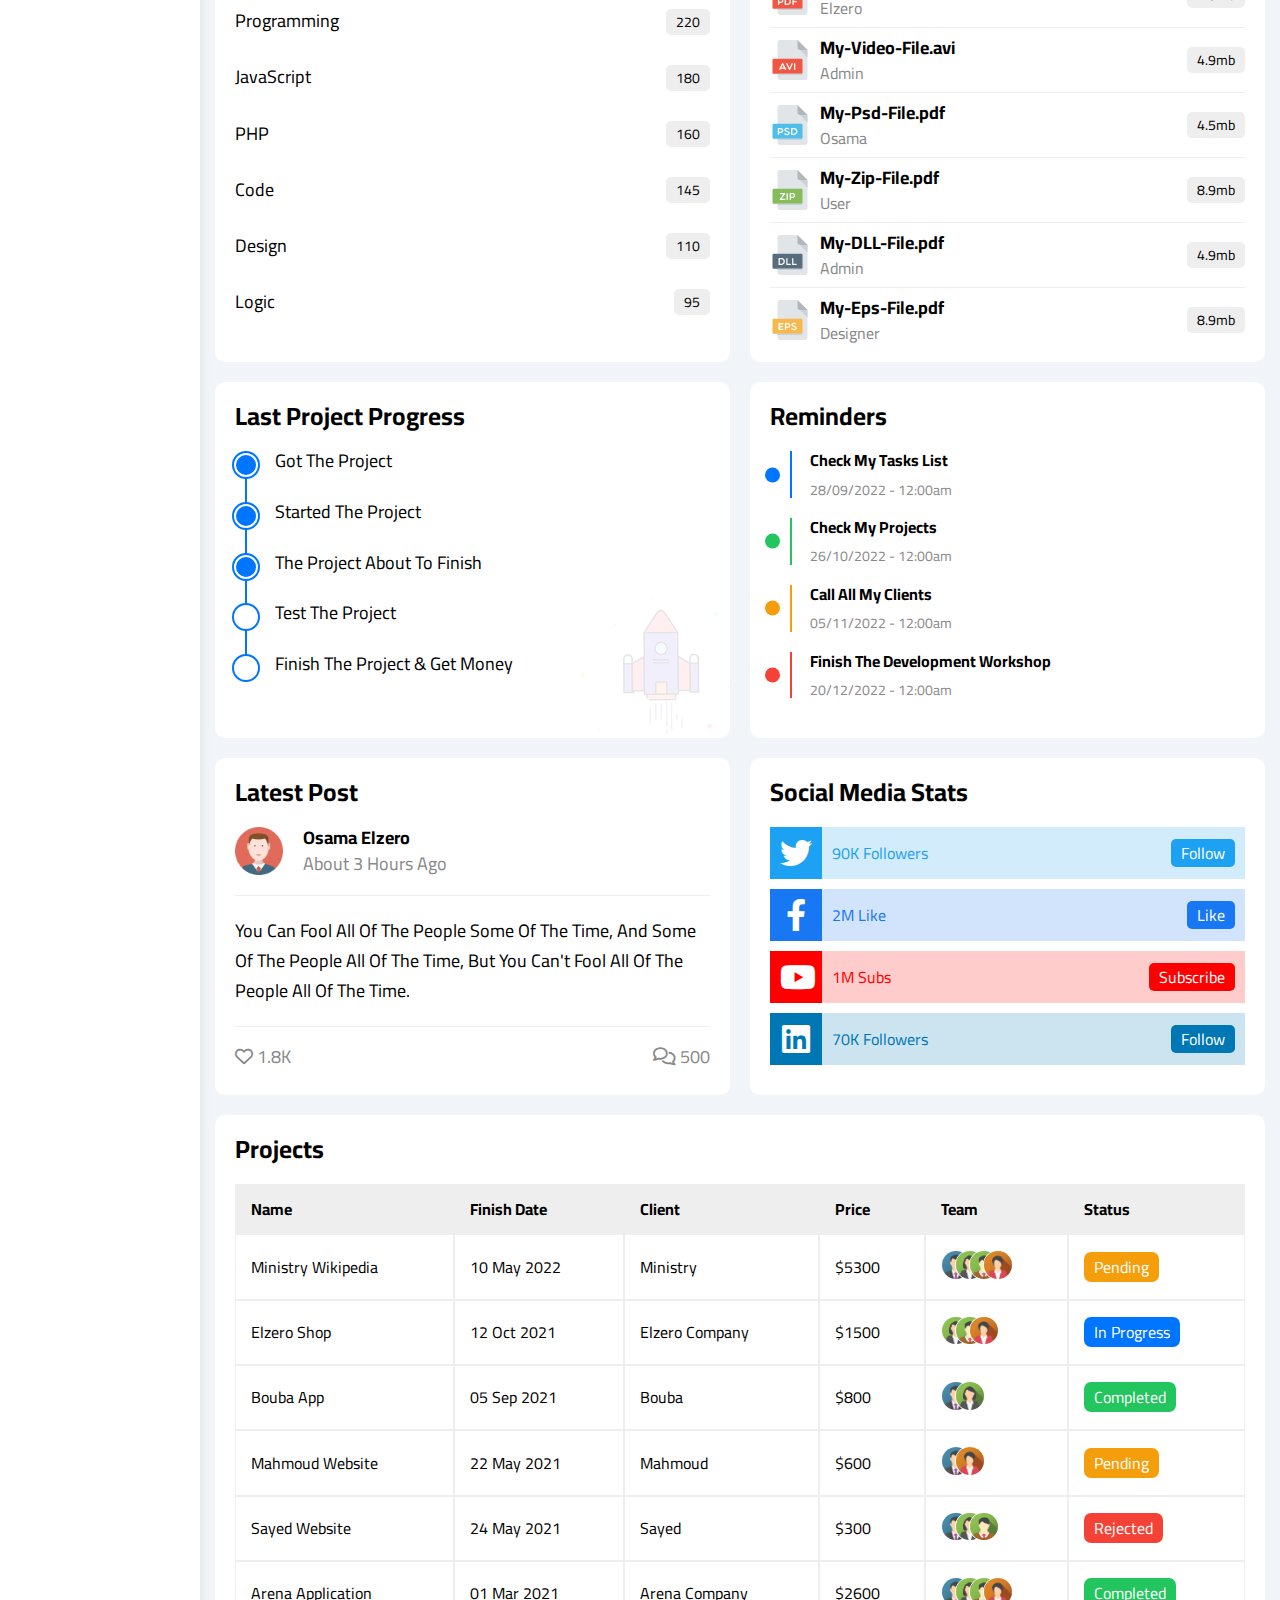
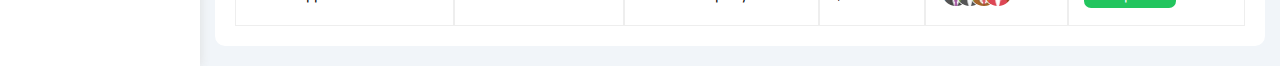
==== commit 44c4ec91: "Fix Imgs in Index file" ====
--- a/index.html
+++ b/index.html
@@ -342,7 +342,7 @@
 							</div>
 							<div class="card d-flex j-between ai-center pb-10 mb-10">
 								<div class="info d-flex ai-center w-100p">
-									<img src="imgs/dLL.svg" class="mr-10 w-40" alt="DLL.svg">
+									<img src="imgs/dll.svg" class="mr-10 w-40" alt="DLL.svg">
 									<div class="text">
 										<h4 class="fs-18">My-DLL-File.pdf</h4>
 										<p class=" c-gray wspace-nowrap mt-5">Admin</p>
